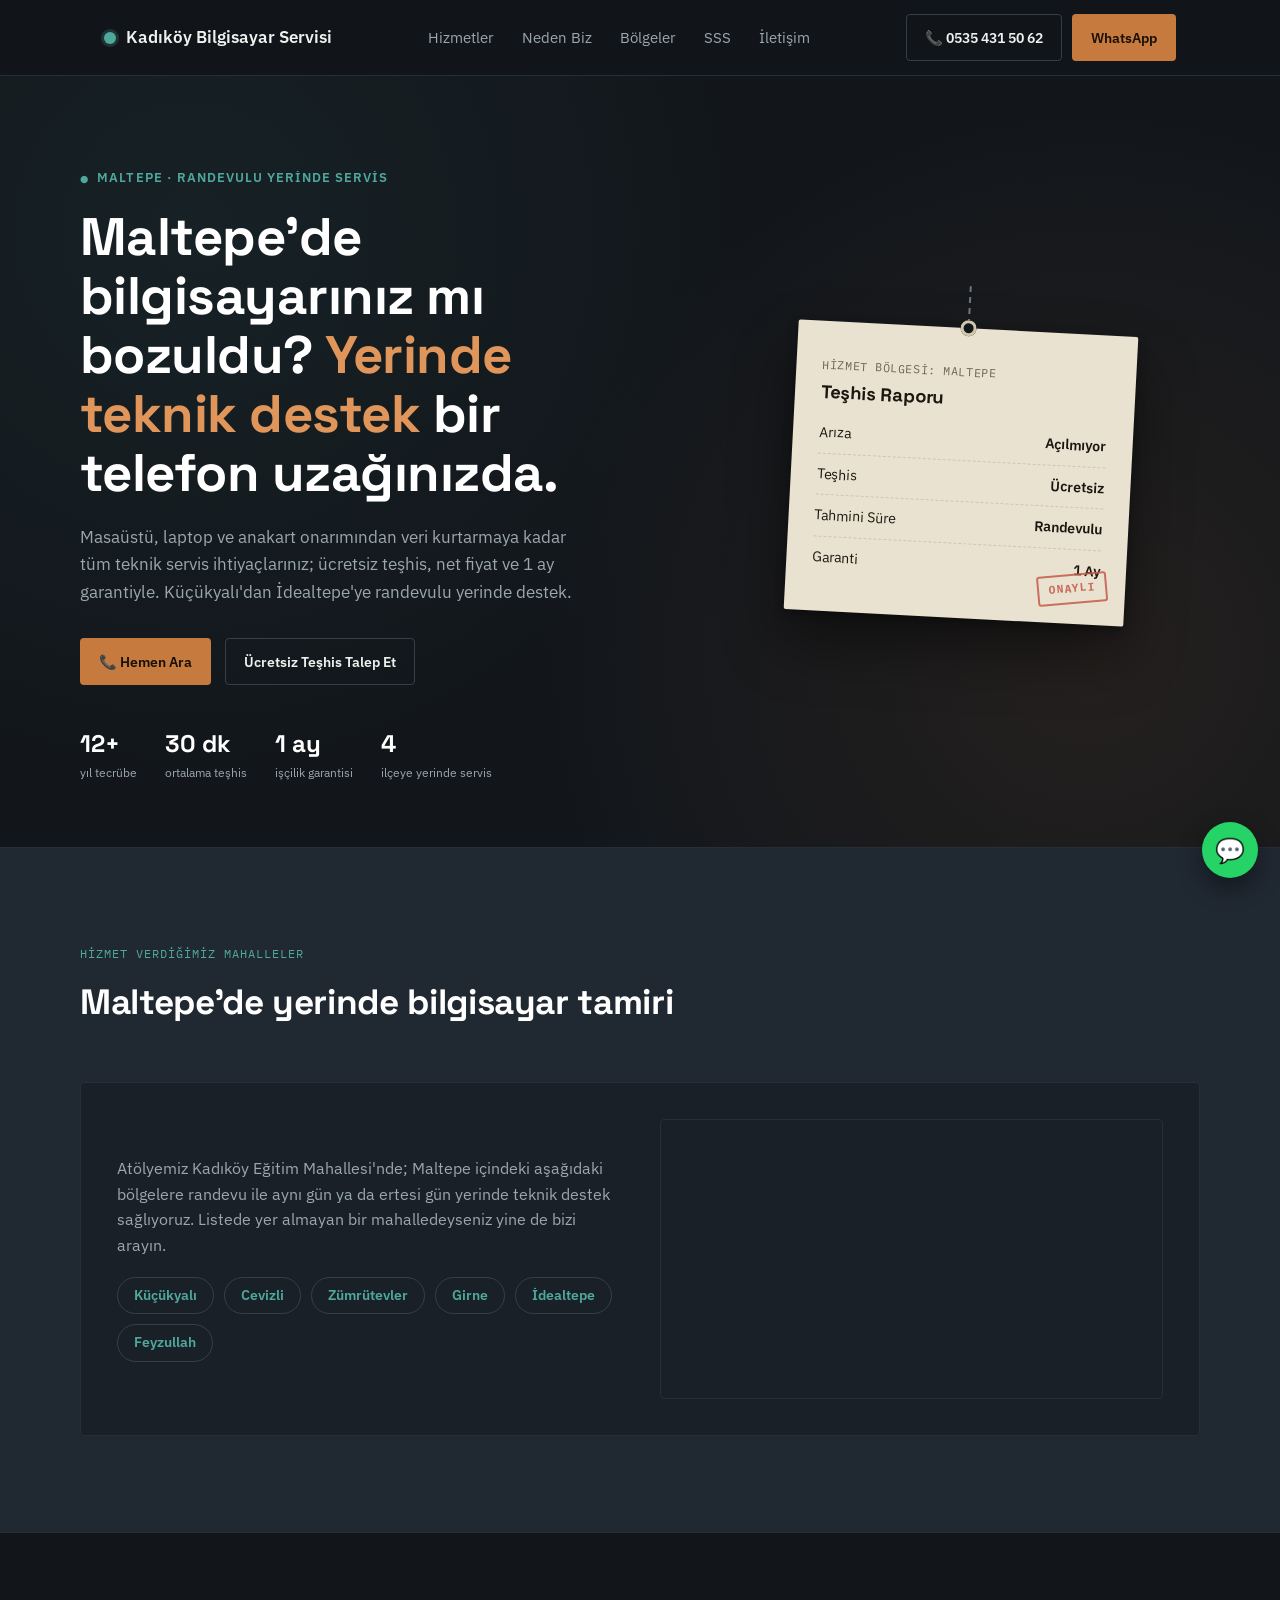
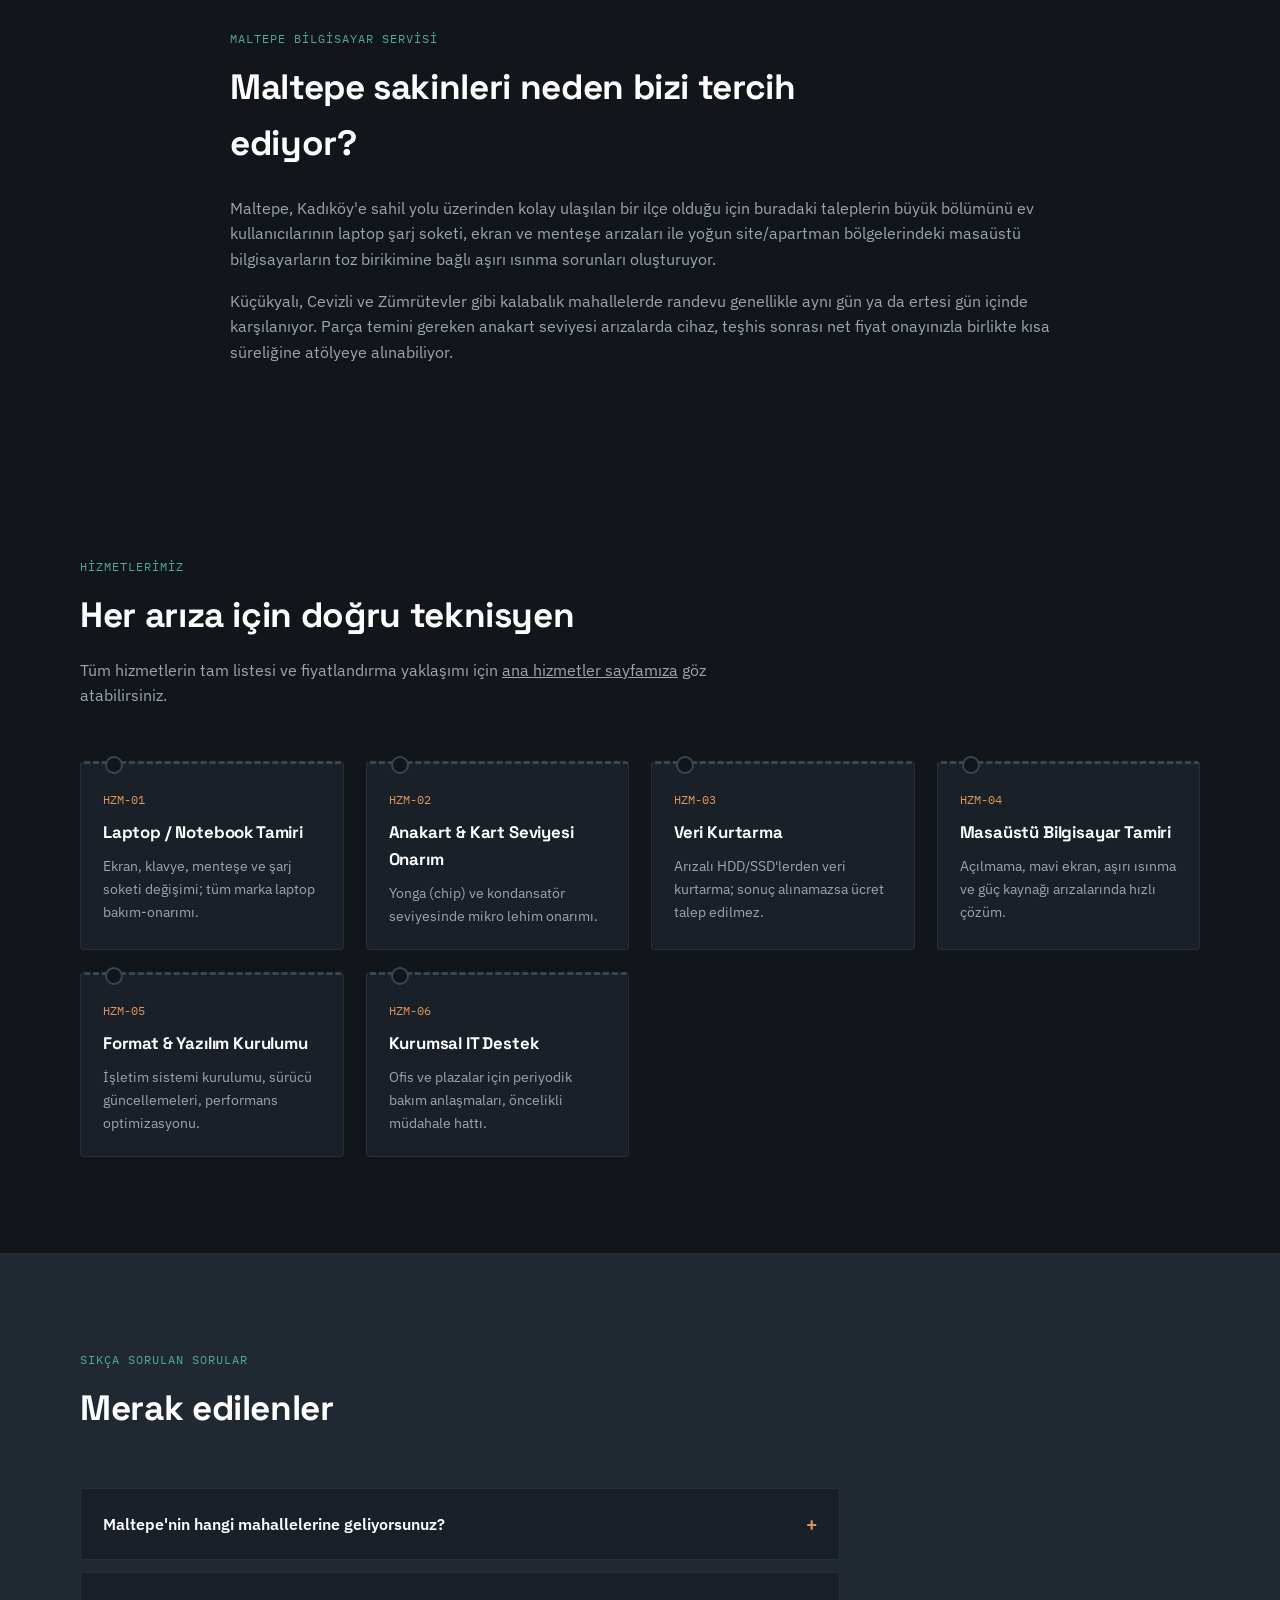
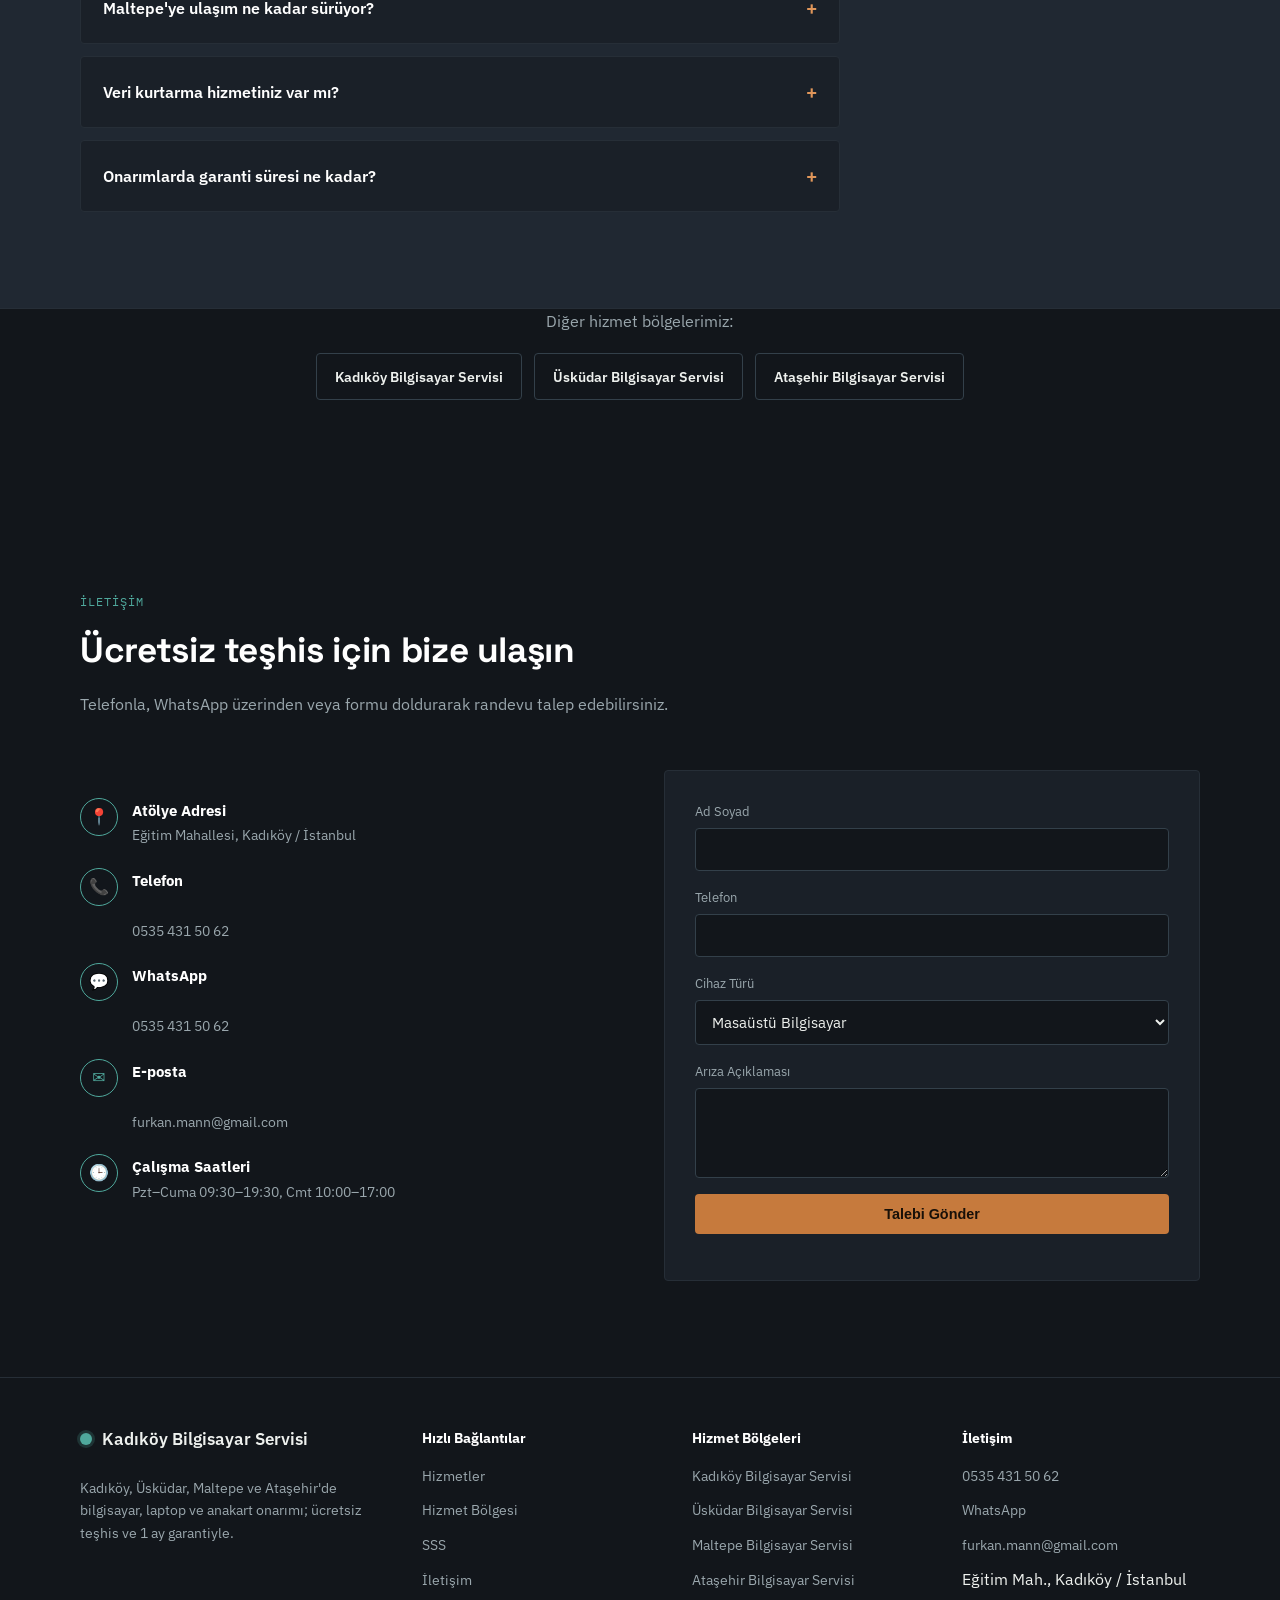
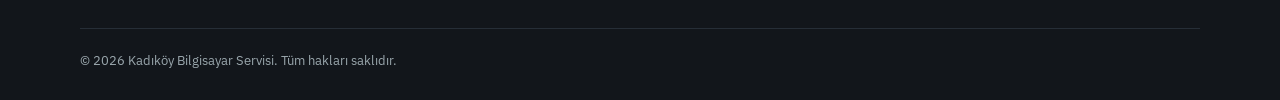
==== maltepe-bilgisayar-servisi.html @ 973eeee4 "Add files via upload" ====
<!DOCTYPE html>
<html lang="tr">
<head>
<meta charset="UTF-8">
<meta name="viewport" content="width=device-width, initial-scale=1.0">

<title>Maltepe Bilgisayar Servisi | Yerinde Laptop ve Bilgisayar Tamiri</title>
<meta name="description" content="Maltepe'de yerinde bilgisayar, laptop ve anakart tamiri. Ücretsiz teşhis, net fiyat, 1 ay garanti. Küçükyalı, Cevizli, Zümrütevler ve çevresine randevulu servis.">
<meta name="keywords" content="maltepe bilgisayar servisi, maltepe bilgisayar tamiri, maltepe laptop tamiri, küçükyalı bilgisayar tamiri, cevizli bilgisayar servisi, maltepe notebook tamiri, maltepe veri kurtarma">
<meta name="author" content="Kadıköy Bilgisayar Servisi">
<meta name="robots" content="index, follow, max-image-preview:large">
<link rel="canonical" href="https://bilgisayarservisi.site/maltepe-bilgisayar-servisi.html">

<meta name="geo.region" content="TR-34">
<meta name="geo.placename" content="Maltepe, İstanbul">
<meta name="geo.position" content="40.9354;29.1306">
<meta name="ICBM" content="40.9354, 29.1306">

<meta property="og:type" content="website">
<meta property="og:title" content="Maltepe Bilgisayar Servisi | Yerinde Laptop ve Bilgisayar Tamiri">
<meta property="og:description" content="Maltepe'de yerinde bilgisayar, laptop ve anakart tamiri. Ücretsiz teşhis, net fiyat, 1 ay garanti. Küçükyalı, Cevizli, Zümrütevler ve çevresine randevulu servis.">
<meta property="og:url" content="https://bilgisayarservisi.site/maltepe-bilgisayar-servisi.html">
<meta property="og:locale" content="tr_TR">
<meta property="og:image" content="https://bilgisayarservisi.site/assets/og-image.png">
<meta property="og:image:width" content="1200">
<meta property="og:image:height" content="630">
<meta property="og:image:alt" content="Kadıköy Bilgisayar Servisi — Maltepe bilgisayar ve laptop tamiri">
<meta name="twitter:image" content="https://bilgisayarservisi.site/assets/og-image.png">
<meta property="og:site_name" content="Kadıköy Bilgisayar Servisi">
<meta name="twitter:card" content="summary_large_image">
<meta name="twitter:title" content="Maltepe Bilgisayar Servisi | Yerinde Laptop ve Bilgisayar Tamiri">
<meta name="twitter:description" content="Maltepe'de yerinde bilgisayar, laptop ve anakart tamiri. Ücretsiz teşhis, net fiyat, 1 ay garanti. Küçükyalı, Cevizli, Zümrütevler ve çevresine randevulu servis.">

<link rel="icon" href="data:image/svg+xml,%3Csvg xmlns='http://www.w3.org/2000/svg' viewBox='0 0 100 100'%3E%3Crect width='100' height='100' rx='20' fill='%2312161b'/%3E%3Ccircle cx='50' cy='42' r='20' fill='none' stroke='%23c67a3d' stroke-width='6'/%3E%3Cline x1='50' y1='62' x2='50' y2='80' stroke='%234fa89c' stroke-width='6'/%3E%3C/svg%3E">

<link rel="preconnect" href="https://fonts.googleapis.com">
<link rel="preconnect" href="https://fonts.gstatic.com" crossorigin>
<link href="https://fonts.googleapis.com/css2?family=Space+Grotesk:wght@500;600;700&family=IBM+Plex+Sans:wght@400;500;600&family=IBM+Plex+Mono:wght@500;600&display=swap" rel="stylesheet">

<script type="application/ld+json">
{
  "@context": "https://schema.org",
  "@type": "ElectronicsStore",
  "name": "Kadıköy Bilgisayar Servisi — Maltepe Hizmet Bölgesi",
  "alternateName": "Maltepe Bilgisayar Servisi",
  "url": "https://bilgisayarservisi.site/maltepe-bilgisayar-servisi.html",
  "telephone": "+905354315062",
  "email": "furkan.mann@gmail.com",
  "priceRange": "₺₺",
  "image": "https://bilgisayarservisi.site/assets/og-image.png",
  "address": {
    "@type": "PostalAddress",
    "addressLocality": "Kadıköy",
    "addressRegion": "İstanbul",
    "postalCode": "34722",
    "addressCountry": "TR"
  },
  "geo": {
    "@type": "GeoCoordinates",
    "latitude": 40.9354,
    "longitude": 29.1306
  },
  "openingHoursSpecification": [
    {
      "@type": "OpeningHoursSpecification",
      "dayOfWeek": [
        "Monday",
        "Tuesday",
        "Wednesday",
        "Thursday",
        "Friday"
      ],
      "opens": "09:30",
      "closes": "19:30"
    },
    {
      "@type": "OpeningHoursSpecification",
      "dayOfWeek": [
        "Saturday"
      ],
      "opens": "10:00",
      "closes": "17:00"
    }
  ],
  "areaServed": [
    {
      "@type": "City",
      "name": "Maltepe",
      "containedInPlace": {
        "@type": "AdministrativeArea",
        "name": "İstanbul"
      }
    },
    {
      "@type": "Place",
      "name": "Küçükyalı, Maltepe"
    },
    {
      "@type": "Place",
      "name": "Cevizli, Maltepe"
    },
    {
      "@type": "Place",
      "name": "Zümrütevler, Maltepe"
    },
    {
      "@type": "Place",
      "name": "Girne, Maltepe"
    },
    {
      "@type": "Place",
      "name": "İdealtepe, Maltepe"
    },
    {
      "@type": "Place",
      "name": "Feyzullah, Maltepe"
    }
  ],
  "sameAs": [
    "https://www.instagram.com/KULLANICI_ADI",
    "https://wa.me/905354315062"
  ]
}
</script>
<script type="application/ld+json">
{
  "@context": "https://schema.org",
  "@type": "FAQPage",
  "mainEntity": [
    {
      "@type": "Question",
      "name": "Maltepe'nin hangi mahallelerine geliyorsunuz?",
      "acceptedAnswer": {
        "@type": "Answer",
        "text": "Küçükyalı, Cevizli, Zümrütevler, Girne, İdealtepe ve Feyzullah başta olmak üzere Maltepe geneline randevulu yerinde servis veriyoruz."
      }
    },
    {
      "@type": "Question",
      "name": "Maltepe'ye ulaşım ne kadar sürüyor?",
      "acceptedAnswer": {
        "@type": "Answer",
        "text": "Atölyemiz Kadıköy'de olduğu için sahil yolu üzerinden Maltepe'ye ulaşım genelde kısa sürer; randevu saatini telefonda netleştiriyoruz."
      }
    },
    {
      "@type": "Question",
      "name": "Veri kurtarma hizmetiniz var mı?",
      "acceptedAnswer": {
        "@type": "Answer",
        "text": "Evet, arızalı HDD ve SSD'lerden veri kurtarma hizmeti veriyoruz; kurtarma sağlanamazsa ücret talep edilmez."
      }
    },
    {
      "@type": "Question",
      "name": "Onarımlarda garanti süresi ne kadar?",
      "acceptedAnswer": {
        "@type": "Answer",
        "text": "Değişen parçalar ve yapılan işçilik 1 ay garanti kapsamındadır; garanti belgesi teslimat sırasında verilir."
      }
    }
  ]
}
</script>
<script type="application/ld+json">
{
  "@context": "https://schema.org",
  "@type": "BreadcrumbList",
  "itemListElement": [
    {
      "@type": "ListItem",
      "position": 1,
      "name": "Anasayfa",
      "item": "https://bilgisayarservisi.site/"
    },
    {
      "@type": "ListItem",
      "position": 2,
      "name": "Maltepe Bilgisayar Servisi",
      "item": "https://bilgisayarservisi.site/maltepe-bilgisayar-servisi.html"
    }
  ]
}
</script>

<link rel="stylesheet" href="/assets/style.css">
</head>
<body>

<!-- ============ HEADER ============ -->
<header class="site-header">
  <nav class="nav">
    <a href="/" class="logo"><span class="dot"></span> Kadıköy Bilgisayar Servisi</a>
    <ul class="nav-links">
      <li><a href="/#hizmetler">Hizmetler</a></li>
      <li><a href="/#neden-biz">Neden Biz</a></li>
      <li><a href="/#bolgeler">Bölgeler</a></li>
      <li><a href="#sss">SSS</a></li>
      <li><a href="#iletisim">İletişim</a></li>
      <li class="mobile-cta-item"><a href="tel:+905354315062" class="btn btn-ghost btn-block">📞 0535 431 50 62</a></li>
      <li class="mobile-cta-item"><a href="https://wa.me/905354315062" class="btn btn-primary btn-block">WhatsApp</a></li>
    </ul>
    <div class="nav-cta">
      <a href="tel:+905354315062" class="btn btn-ghost">📞 0535 431 50 62</a>
      <a href="https://wa.me/905354315062" class="btn btn-primary">WhatsApp</a>
    </div>
    <button class="nav-toggle" id="navToggle" aria-label="Menüyü aç">☰</button>
  </nav>
</header>

<!-- ============ HERO ============ -->
<section class="hero" id="anasayfa">
  <div class="hero-grid">
    <div>
      <span class="eyebrow">Maltepe · Randevulu Yerinde Servis</span>
      <h1>Maltepe'de bilgisayarınız mı bozuldu? <span class="accent">Yerinde teknik destek</span> bir telefon uzağınızda.</h1>
      <p class="lead">Masaüstü, laptop ve anakart onarımından veri kurtarmaya kadar tüm teknik servis ihtiyaçlarınız; ücretsiz teşhis, net fiyat ve 1 ay garantiyle. Küçükyalı'dan İdealtepe'ye randevulu yerinde destek.</p>
      <div class="hero-actions">
        <a href="tel:+905354315062" class="btn btn-primary">📞 Hemen Ara</a>
        <a href="#iletisim" class="btn btn-ghost">Ücretsiz Teşhis Talep Et</a>
      </div>
      <div class="trust-row">
        <div class="trust-item"><strong>12+</strong><span>yıl tecrübe</span></div>
        <div class="trust-item"><strong>30 dk</strong><span>ortalama teşhis</span></div>
        <div class="trust-item"><strong>1 ay</strong><span>işçilik garantisi</span></div>
        <div class="trust-item"><strong>4</strong><span>ilçeye yerinde servis</span></div>
      </div>
    </div>
    <div class="ticket-stub">
      <div class="ticket-hole"></div>
      <span class="tag-serial">HİZMET BÖLGESİ: MALTEPE</span>
      <h3>Teşhis Raporu</h3>
      <div class="ticket-row"><span>Arıza</span><span>Açılmıyor</span></div>
      <div class="ticket-row"><span>Teşhis</span><span>Ücretsiz</span></div>
      <div class="ticket-row"><span>Tahmini Süre</span><span>Randevulu</span></div>
      <div class="ticket-row"><span>Garanti</span><span>1 Ay</span></div>
      <span class="stamp">ONAYLI</span>
    </div>
  </div>
</section>

<!-- ============ AREAS SERVED ============ -->
<section id="bolgeler" style="background:var(--panel-2); border-top:1px solid #262e37; border-bottom:1px solid #262e37;">
  <div class="wrap">
    <div class="section-head">
      <span class="label">Hizmet Verdiğimiz Mahalleler</span>
      <h2>Maltepe'de yerinde bilgisayar tamiri</h2>
    </div>
    <div class="areas-panel">
      <div>
        <p style="color:var(--text-muted); margin-bottom:18px;">Atölyemiz Kadıköy Eğitim Mahallesi'nde; Maltepe içindeki aşağıdaki bölgelere randevu ile aynı gün ya da ertesi gün yerinde teknik destek sağlıyoruz. Listede yer almayan bir mahalledeyseniz yine de bizi arayın.</p>
        <div class="area-chip-list">
          <span class="area-chip"><strong>Küçükyalı</strong></span>
          <span class="area-chip"><strong>Cevizli</strong></span>
          <span class="area-chip"><strong>Zümrütevler</strong></span>
          <span class="area-chip"><strong>Girne</strong></span>
          <span class="area-chip"><strong>İdealtepe</strong></span>
          <span class="area-chip"><strong>Feyzullah</strong></span>
        </div>
      </div>
      <div class="map-frame">
        <iframe title="Maltepe hizmet bölgesi haritası" loading="lazy" src="https://www.google.com/maps?q=Maltepe%2C%20%C4%B0stanbul&output=embed"></iframe>
      </div>
    </div>
  </div>
</section>

<!-- ============ HAKKIMIZDA / TOPICAL İÇERİK ============ -->
<section aria-labelledby="hakkimizda-baslik">
  <div class="wrap" style="max-width:820px;">
    <div class="section-head" style="margin-bottom:24px;">
      <span class="label">Maltepe Bilgisayar Servisi</span>
      <h2 id="hakkimizda-baslik">Maltepe sakinleri neden bizi tercih ediyor?</h2>
    </div>
    <p style="color:var(--text-muted); margin-bottom:16px;">Maltepe, Kadıköy'e sahil yolu üzerinden kolay ulaşılan bir ilçe olduğu için buradaki taleplerin büyük bölümünü ev kullanıcılarının laptop şarj soketi, ekran ve menteşe arızaları ile yoğun site/apartman bölgelerindeki masaüstü bilgisayarların toz birikimine bağlı aşırı ısınma sorunları oluşturuyor.</p>
    <p style="color:var(--text-muted);">Küçükyalı, Cevizli ve Zümrütevler gibi kalabalık mahallelerde randevu genellikle aynı gün ya da ertesi gün içinde karşılanıyor. Parça temini gereken anakart seviyesi arızalarda cihaz, teşhis sonrası net fiyat onayınızla birlikte kısa süreliğine atölyeye alınabiliyor.</p>
  </div>
</section>

<!-- ============ SERVICES ============ -->
<section id="hizmetler">
  <div class="wrap">
    <div class="section-head">
      <span class="label">Hizmetlerimiz</span>
      <h2>Her arıza için doğru teknisyen</h2>
      <p>Tüm hizmetlerin tam listesi ve fiyatlandırma yaklaşımı için <a href="/#hizmetler">ana hizmetler sayfamıza</a> göz atabilirsiniz.</p>
    </div>
    <div class="services-grid">
      <article class="service-tag"><span class="tag-serial">HZM-01</span><h3>Laptop / Notebook Tamiri</h3><p>Ekran, klavye, menteşe ve şarj soketi değişimi; tüm marka laptop bakım-onarımı.</p></article>
      <article class="service-tag"><span class="tag-serial">HZM-02</span><h3>Anakart & Kart Seviyesi Onarım</h3><p>Yonga (chip) ve kondansatör seviyesinde mikro lehim onarımı.</p></article>
      <article class="service-tag"><span class="tag-serial">HZM-03</span><h3>Veri Kurtarma</h3><p>Arızalı HDD/SSD'lerden veri kurtarma; sonuç alınamazsa ücret talep edilmez.</p></article>
      <article class="service-tag"><span class="tag-serial">HZM-04</span><h3>Masaüstü Bilgisayar Tamiri</h3><p>Açılmama, mavi ekran, aşırı ısınma ve güç kaynağı arızalarında hızlı çözüm.</p></article>
      <article class="service-tag"><span class="tag-serial">HZM-05</span><h3>Format & Yazılım Kurulumu</h3><p>İşletim sistemi kurulumu, sürücü güncellemeleri, performans optimizasyonu.</p></article>
      <article class="service-tag"><span class="tag-serial">HZM-06</span><h3>Kurumsal IT Destek</h3><p>Ofis ve plazalar için periyodik bakım anlaşmaları, öncelikli müdahale hattı.</p></article>
    </div>
  </div>
</section>

<!-- ============ FAQ ============ -->
<section id="sss" style="background:var(--panel-2); border-top:1px solid #262e37; border-bottom:1px solid #262e37;">
  <div class="wrap">
    <div class="section-head">
      <span class="label">Sıkça Sorulan Sorular</span>
      <h2>Merak edilenler</h2>
    </div>
    <div class="faq-list" id="faqList">
      <div class="faq-item" data-open="false"><button class="faq-q">Maltepe'nin hangi mahallelerine geliyorsunuz? <span class="plus">+</span></button><div class="faq-a"><p>Küçükyalı, Cevizli, Zümrütevler, Girne, İdealtepe ve Feyzullah başta olmak üzere Maltepe geneline randevulu yerinde servis veriyoruz.</p></div></div>
      <div class="faq-item" data-open="false"><button class="faq-q">Maltepe'ye ulaşım ne kadar sürüyor? <span class="plus">+</span></button><div class="faq-a"><p>Atölyemiz Kadıköy'de olduğu için sahil yolu üzerinden Maltepe'ye ulaşım genelde kısa sürer; randevu saatini telefonda netleştiriyoruz.</p></div></div>
      <div class="faq-item" data-open="false"><button class="faq-q">Veri kurtarma hizmetiniz var mı? <span class="plus">+</span></button><div class="faq-a"><p>Evet, arızalı HDD ve SSD'lerden veri kurtarma hizmeti veriyoruz; kurtarma sağlanamazsa ücret talep edilmez.</p></div></div>
      <div class="faq-item" data-open="false"><button class="faq-q">Onarımlarda garanti süresi ne kadar? <span class="plus">+</span></button><div class="faq-a"><p>Değişen parçalar ve yapılan işçilik 1 ay garanti kapsamındadır; garanti belgesi teslimat sırasında verilir.</p></div></div>
    </div>
  </div>
</section>

<!-- ============ DİĞER BÖLGELER ============ -->
<section style="padding-top:0;">
  <div class="wrap" style="max-width:820px; text-align:center;">
    <p style="color:var(--text-muted); margin-bottom:18px;">Diğer hizmet bölgelerimiz:</p>
    <div style="display:flex; gap:12px; flex-wrap:wrap; justify-content:center;">
      <a href="/" class="btn btn-ghost">Kadıköy Bilgisayar Servisi</a>
      <a href="/uskudar-bilgisayar-servisi.html" class="btn btn-ghost">Üsküdar Bilgisayar Servisi</a>
      <a href="/atasehir-bilgisayar-servisi.html" class="btn btn-ghost">Ataşehir Bilgisayar Servisi</a>
    </div>
  </div>
</section>

<!-- ============ CONTACT ============ -->
<section id="iletisim">
  <div class="wrap">
    <div class="section-head">
      <span class="label">İletişim</span>
      <h2>Ücretsiz teşhis için bize ulaşın</h2>
      <p>Telefonla, WhatsApp üzerinden veya formu doldurarak randevu talep edebilirsiniz.</p>
    </div>
    <div class="contact-grid">
      <div>
        <div class="contact-info-list">
          <div class="contact-info-item">
            <div class="contact-icon">📍</div>
            <div><strong>Atölye Adresi</strong><span>Eğitim Mahallesi, Kadıköy / İstanbul</span></div>
          </div>
          <div class="contact-info-item">
            <div class="contact-icon">📞</div>
            <div><strong>Telefon</strong><br><a href="tel:+905354315062">0535 431 50 62</a></div>
          </div>
          <div class="contact-info-item">
            <div class="contact-icon">💬</div>
            <div><strong>WhatsApp</strong><br><a href="https://wa.me/905354315062">0535 431 50 62</a></div>
          </div>
          <div class="contact-info-item">
            <div class="contact-icon">✉️</div>
            <div><strong>E-posta</strong><br><a href="mailto:furkan.mann@gmail.com">furkan.mann@gmail.com</a></div>
          </div>
          <div class="contact-info-item">
            <div class="contact-icon">🕒</div>
            <div><strong>Çalışma Saatleri</strong><span>Pzt–Cuma 09:30–19:30, Cmt 10:00–17:00</span></div>
          </div>
        </div>
      </div>

      <form class="contact-form" id="contactForm">
        <div class="form-row">
          <label for="ad">Ad Soyad</label>
          <input type="text" id="ad" name="Ad Soyad" required>
        </div>
        <div class="form-row">
          <label for="tel">Telefon</label>
          <input type="tel" id="tel" name="Telefon" required>
        </div>
        <div class="form-row">
          <label for="cihaz">Cihaz Türü</label>
          <select id="cihaz" name="Cihaz Türü">
            <option>Masaüstü Bilgisayar</option>
            <option>Laptop / Notebook</option>
            <option>Diğer</option>
          </select>
        </div>
        <div class="form-row">
          <label for="mesaj">Arıza Açıklaması</label>
          <textarea id="mesaj" name="Arıza Açıklaması" required></textarea>
        </div>
        <input type="hidden" name="_subject" value="Yeni Servis Talebi - Kadıköy Bilgisayar Servisi">
        <input type="hidden" name="_captcha" value="false">
        <input type="hidden" name="_template" value="table">
        <button type="submit" class="btn btn-primary btn-block" id="contactSubmitBtn">Talebi Gönder</button>
        <p id="contactFormStatus" class="form-note" role="status" aria-live="polite"></p>
      </form>
    </div>
  </div>
</section>

<!-- ============ FOOTER ============ -->
<footer>
  <div class="wrap">
    <div class="footer-grid">
      <div>
        <a href="/#anasayfa" class="logo" style="margin-bottom:14px; display:inline-flex;"><span class="dot"></span> Kadıköy Bilgisayar Servisi</a>
        <p style="color:var(--text-muted); font-size:0.88rem; max-width:320px; margin-top:10px;">Kadıköy, Üsküdar, Maltepe ve Ataşehir'de bilgisayar, laptop ve anakart onarımı; ücretsiz teşhis ve 1 ay garantiyle.</p>
      </div>
      <div>
        <h4>Hızlı Bağlantılar</h4>
        <ul>
          <li><a href="/#hizmetler">Hizmetler</a></li>
          <li><a href="/#bolgeler">Hizmet Bölgesi</a></li>
          <li><a href="#sss">SSS</a></li>
          <li><a href="#iletisim">İletişim</a></li>
        </ul>
      </div>
      <div>
        <h4>Hizmet Bölgeleri</h4>
        <ul>
          <li><a href="/">Kadıköy Bilgisayar Servisi</a></li>
          <li><a href="/uskudar-bilgisayar-servisi.html">Üsküdar Bilgisayar Servisi</a></li>
          <li><a href="/maltepe-bilgisayar-servisi.html">Maltepe Bilgisayar Servisi</a></li>
          <li><a href="/atasehir-bilgisayar-servisi.html">Ataşehir Bilgisayar Servisi</a></li>
        </ul>
      </div>
      <div>
        <h4>İletişim</h4>
        <ul>
          <li><a href="tel:+905354315062">0535 431 50 62</a></li>
          <li><a href="https://wa.me/905354315062">WhatsApp</a></li>
          <li><a href="mailto:furkan.mann@gmail.com">furkan.mann@gmail.com</a></li>
          <li><span>Eğitim Mah., Kadıköy / İstanbul</span></li>
        </ul>
      </div>
    </div>
    <div class="footer-bottom">
      <span>© <span id="year"></span> Kadıköy Bilgisayar Servisi. Tüm hakları saklıdır.</span>
    </div>
  </div>
</footer>

<a href="https://wa.me/905354315062" class="float-wa" aria-label="WhatsApp ile yaz">💬</a>

<script>
  document.getElementById('year').textContent = new Date().getFullYear();
  const navToggle = document.getElementById('navToggle');
  const navLinks = document.querySelector('.nav-links');
  navToggle.addEventListener('click', () => {
    const open = navLinks.style.display === 'flex';
    navLinks.style.display = open ? 'none' : 'flex';
    navLinks.style.cssText += 'flex-direction:column; position:absolute; top:64px; left:0; right:0; background:#12161b; padding:20px 24px; border-bottom:1px solid #262e37;';
  });
  document.querySelectorAll('.faq-item').forEach(item => {
    const btn = item.querySelector('.faq-q');
    const answer = item.querySelector('.faq-a');
    btn.addEventListener('click', () => {
      const isOpen = item.getAttribute('data-open') === 'true';
      document.querySelectorAll('.faq-item').forEach(i => {
        i.setAttribute('data-open', 'false');
        i.querySelector('.faq-a').style.maxHeight = null;
      });
      if(!isOpen){
        item.setAttribute('data-open', 'true');
        answer.style.maxHeight = answer.scrollHeight + 'px';
      }
    });
  });
  const CONTACT_EMAIL = "furkan.mann@gmail.com";
  const contactForm = document.getElementById('contactForm');
  const contactStatus = document.getElementById('contactFormStatus');
  const contactBtn = document.getElementById('contactSubmitBtn');
  contactForm.addEventListener('submit', async (e) => {
    e.preventDefault();
    contactBtn.disabled = true;
    contactBtn.textContent = 'Gönderiliyor…';
    contactStatus.textContent = '';
    contactStatus.style.color = '';
    const formData = new FormData(contactForm);
    const payload = Object.fromEntries(formData.entries());
    try {
      const response = await fetch(`https://formsubmit.co/ajax/${CONTACT_EMAIL}`, {
        method: 'POST',
        headers: { 'Content-Type': 'application/json', 'Accept': 'application/json' },
        body: JSON.stringify(payload)
      });
      if(response.ok){
        contactStatus.style.color = 'var(--teal)';
        contactStatus.textContent = 'Talebiniz alındı, en kısa sürede size dönüş yapacağız.';
        contactForm.reset();
      } else {
        throw new Error('FormSubmit hata kodu döndürdü: ' + response.status);
      }
    } catch (err) {
      contactStatus.style.color = 'var(--danger)';
      contactStatus.innerHTML = 'Talep gönderilemedi. Lütfen doğrudan <a href="tel:+905354315062" style="color:var(--danger); text-decoration:underline;">0535 431 50 62</a> numaralı telefondan ya da <a href="https://wa.me/905354315062" style="color:var(--danger); text-decoration:underline;">WhatsApp</a>\'tan ulaşın.';
    } finally {
      contactBtn.disabled = false;
      contactBtn.textContent = 'Talebi Gönder';
    }
  });
</script>

</body>
</html>
---- assets/style.css ----
:root{
    --graphite: #12161b;
    --panel: #1a2028;
    --panel-2: #202832;
    --paper: #e9e2d0;
    --paper-line: #cfc6ab;
    --copper: #c67a3d;
    --copper-bright: #e0965a;
    --teal: #4fa89c;
    --text: #eef1ee;
    --text-muted: #9aa7ad;
    --ink: #1b1710;
    --danger: #c65a4a;
    --radius: 4px;
    --max: 1120px;
  }

  *{box-sizing:border-box; margin:0; padding:0;}
  html{scroll-behavior:smooth;}

  body{
    background:var(--graphite);
    color:var(--text);
    font-family:'IBM Plex Sans', system-ui, sans-serif;
    line-height:1.6;
    -webkit-font-smoothing:antialiased;
  }

  @media (prefers-reduced-motion: reduce){
    html{scroll-behavior:auto;}
    *{animation-duration:0.001ms !important; transition-duration:0.001ms !important;}
  }

  h1,h2,h3,.mono{font-family:'Space Grotesk', sans-serif; letter-spacing:-0.01em;}
  .label, .tag-serial, .stamp, .price{font-family:'IBM Plex Mono', monospace;}

  a{color:inherit;}
  img{max-width:100%; display:block;}
  section{padding:96px 24px;}
  .wrap{max-width:var(--max); margin:0 auto;}

  :focus-visible{outline:3px solid var(--teal); outline-offset:3px;}

  /* ============ NAV ============ */
  header.site-header{
    position:sticky; top:0; z-index:50;
    background:rgba(18,22,27,0.92);
    backdrop-filter:blur(8px);
    border-bottom:1px solid #262e37;
  }
  .nav{
    max-width:var(--max); margin:0 auto;
    display:flex; align-items:center; justify-content:space-between;
    padding:14px 24px;
  }
  .logo{
    display:flex; align-items:center; gap:10px;
    font-size:1.05rem; font-weight:600; color:var(--text);
    text-decoration:none;
  }
  .logo .dot{
    width:12px; height:12px; border-radius:50%;
    background:var(--teal);
    box-shadow:0 0 0 3px rgba(79,168,156,0.2);
    flex-shrink:0;
  }
  .nav-links{display:flex; gap:28px; list-style:none;}
  .nav-links li{list-style:none;}
  .nav-links a{
    font-size:0.92rem; color:var(--text-muted); text-decoration:none;
    transition:color .15s ease;
  }
  .nav-links a:hover{color:var(--copper-bright);}
  .mobile-cta-item{display:none;}
  .nav-cta{
    display:flex; gap:10px; align-items:center;
  }
  .btn{
    display:inline-flex; align-items:center; gap:8px;
    padding:11px 18px; border-radius:var(--radius);
    font-size:0.9rem; font-weight:600; text-decoration:none;
    border:1px solid transparent; cursor:pointer;
    transition:transform .15s ease, box-shadow .15s ease, background .15s ease;
    white-space:nowrap;
  }
  .btn:hover{transform:translateY(-1px);}
  .btn-primary{background:var(--copper); color:#181008;}
  .btn-primary:hover{background:var(--copper-bright); box-shadow:0 6px 18px rgba(198,122,61,0.35);}
  .btn-ghost{border-color:#33404a; color:var(--text);}
  .btn-ghost:hover{border-color:var(--teal); color:var(--teal);}
  .btn-block{width:100%; justify-content:center;}

  .nav-toggle{display:none; background:none; border:1px solid #33404a; border-radius:var(--radius); color:var(--text); width:40px; height:40px; font-size:1.2rem;}

  /* ============ HERO ============ */
  .hero{
    padding:88px 24px 64px;
    position:relative;
    overflow:hidden;
    background:
      radial-gradient(circle at 15% 20%, rgba(79,168,156,0.08), transparent 45%),
      radial-gradient(circle at 85% 75%, rgba(198,122,61,0.10), transparent 45%);
  }
  .hero-grid{
    max-width:var(--max); margin:0 auto;
    display:grid; grid-template-columns:1.1fr 0.9fr; gap:56px; align-items:center;
  }
  .eyebrow{
    display:inline-flex; align-items:center; gap:8px;
    color:var(--teal); font-size:0.8rem; letter-spacing:0.08em; text-transform:uppercase;
    margin-bottom:18px; font-weight:600;
  }
  .eyebrow::before{content:"●"; font-size:0.6rem;}
  h1{font-size:clamp(2.1rem, 4.2vw, 3.3rem); line-height:1.12; font-weight:700; color:#fff; margin-bottom:20px;}
  h1 .accent{color:var(--copper-bright);}
  .hero p.lead{color:var(--text-muted); font-size:1.08rem; max-width:520px; margin-bottom:32px;}
  .hero-actions{display:flex; gap:14px; flex-wrap:wrap; margin-bottom:40px;}
  .trust-row{display:flex; gap:28px; flex-wrap:wrap;}
  .trust-item{display:flex; flex-direction:column;}
  .trust-item strong{font-family:'Space Grotesk'; font-size:1.5rem; color:#fff;}
  .trust-item span{font-size:0.78rem; color:var(--text-muted);}

  /* Signature element: hanging repair ticket */
  .ticket-stub{
    position:relative;
    justify-self:center;
    background:var(--paper);
    color:var(--ink);
    width:min(340px, 100%);
    padding:30px 26px 34px;
    border-radius:2px;
    transform:rotate(3deg);
    box-shadow:0 30px 60px rgba(0,0,0,0.45), 0 4px 10px rgba(0,0,0,0.3);
  }
  .ticket-stub::before{
    content:"";
    position:absolute; left:50%; top:-42px; transform:translateX(-50%);
    width:2px; height:44px;
    background:repeating-linear-gradient(180deg, #6b7680 0 6px, transparent 6px 11px);
  }
  .ticket-hole{
    position:absolute; left:50%; top:-8px; transform:translateX(-50%);
    width:16px; height:16px; border-radius:50%;
    background:var(--graphite);
    box-shadow:inset 0 0 0 3px var(--paper-line);
  }
  .ticket-stub .tag-serial{font-size:0.72rem; letter-spacing:0.05em; color:#6b6250; margin-bottom:14px;}
  .ticket-stub h3{font-size:1.15rem; margin-bottom:6px; color:var(--ink);}
  .ticket-stub .ticket-row{
    display:flex; justify-content:space-between; padding:9px 0; border-bottom:1px dashed var(--paper-line);
    font-size:0.88rem;
  }
  .ticket-stub .ticket-row:last-of-type{border-bottom:none;}
  .ticket-stub .ticket-row span:last-child{font-weight:600;}
  .stamp{
    position:absolute; right:18px; bottom:20px;
    border:2px solid var(--danger); color:var(--danger);
    padding:4px 10px; border-radius:3px;
    font-size:0.7rem; font-weight:700; letter-spacing:0.06em;
    transform:rotate(-8deg);
    opacity:0.85;
  }

  /* ============ SECTION HEADERS ============ */
  .section-head{max-width:640px; margin-bottom:52px;}
  .section-head .label{color:var(--teal); font-size:0.78rem; letter-spacing:0.08em; text-transform:uppercase; display:block; margin-bottom:10px;}
  .section-head h2{font-size:clamp(1.6rem, 3vw, 2.2rem); color:#fff; margin-bottom:14px;}
  .section-head p{color:var(--text-muted);}

  /* ============ SERVICES — repair tag cards ============ */
  .services-grid{
    display:grid; grid-template-columns:repeat(auto-fit, minmax(250px, 1fr)); gap:22px;
  }
  .service-tag{
    position:relative;
    background:var(--panel);
    border:1px solid #262e37;
    border-top:3px dashed #3a4552;
    border-radius:var(--radius);
    padding:26px 22px 22px;
    transition:transform .18s ease, border-color .18s ease;
  }
  .service-tag:hover{transform:translateY(-4px) rotate(-0.4deg); border-top-color:var(--copper);}
  .service-tag::before{
    content:"";
    position:absolute; top:-8px; left:24px;
    width:14px; height:14px; border-radius:50%;
    background:var(--graphite); border:2px solid #3a4552;
  }
  .service-tag .tag-serial{color:var(--copper-bright); font-size:0.75rem; margin-bottom:10px; display:block;}
  .service-tag h3{font-size:1.05rem; color:#fff; margin-bottom:8px;}
  .service-tag p{color:var(--text-muted); font-size:0.9rem;}

  /* ============ WHY US / STATS ============ */
  .why-grid{display:grid; grid-template-columns:repeat(4, 1fr); gap:24px;}
  .why-card{
    background:var(--panel); border:1px solid #262e37; border-radius:var(--radius);
    padding:26px 22px; text-align:left;
  }
  .why-card strong{font-family:'Space Grotesk'; font-size:2rem; color:var(--teal); display:block; margin-bottom:6px;}
  .why-card span{color:var(--text-muted); font-size:0.88rem;}

  /* ============ PROCESS ============ */
  .process-row{
    display:grid; grid-template-columns:repeat(4, 1fr); gap:0;
    position:relative;
  }
  .process-step{
    padding:0 20px; position:relative;
  }
  .process-step:not(:last-child)::after{
    content:"";
    position:absolute; top:22px; right:-4px; width:100%; height:1px;
    background:repeating-linear-gradient(90deg, #3a4552 0 8px, transparent 8px 14px);
  }
  .process-num{
    font-family:'IBM Plex Mono'; font-size:0.8rem; color:var(--copper-bright);
    width:44px; height:44px; border:1px solid var(--copper); border-radius:50%;
    display:flex; align-items:center; justify-content:center; margin-bottom:16px;
    background:var(--graphite); position:relative; z-index:1;
  }
  .process-step h3{font-size:1.02rem; color:#fff; margin-bottom:8px;}
  .process-step p{color:var(--text-muted); font-size:0.88rem;}

  /* ============ AREAS SERVED ============ */
  .areas-panel{
    background:var(--panel); border:1px solid #262e37; border-radius:var(--radius);
    padding:36px; display:grid; grid-template-columns:1fr 1fr; gap:40px; align-items:center;
  }
  .area-chip-list{display:flex; flex-wrap:wrap; gap:10px;}
  .area-chip{
    border:1px solid #33404a; border-radius:99px; padding:7px 16px;
    font-size:0.85rem; color:var(--text-muted);
  }
  .area-chip strong{color:var(--teal); font-weight:600;}

  /* ============ TESTIMONIALS ============ */
  .testi-grid{display:grid; grid-template-columns:repeat(3, 1fr); gap:22px;}
  .testi-card{
    background:var(--panel); border:1px solid #262e37; border-radius:var(--radius);
    padding:26px; display:flex; flex-direction:column; gap:14px;
  }
  .stars{color:var(--copper-bright); letter-spacing:2px; font-size:0.95rem;}
  .testi-card p.quote{color:var(--text); font-size:0.94rem;}
  .testi-who{display:flex; justify-content:space-between; font-size:0.82rem; color:var(--text-muted); border-top:1px solid #262e37; padding-top:12px;}

  /* ============ FAQ ============ */
  .faq-list{display:flex; flex-direction:column; gap:12px; max-width:760px;}
  .faq-item{background:var(--panel); border:1px solid #262e37; border-radius:var(--radius); overflow:hidden;}
  .faq-q{
    width:100%; text-align:left; background:none; border:none; color:#fff;
    padding:20px 22px; font-size:1rem; font-weight:600; cursor:pointer;
    display:flex; justify-content:space-between; align-items:center; gap:16px;
    font-family:'IBM Plex Sans';
  }
  .faq-q .plus{font-family:'IBM Plex Mono'; color:var(--copper-bright); font-size:1.2rem; transition:transform .2s ease; flex-shrink:0;}
  .faq-item[data-open="true"] .faq-q .plus{transform:rotate(45deg);}
  .faq-a{max-height:0; overflow:hidden; transition:max-height .25s ease;}
  .faq-a p{padding:0 22px 20px; color:var(--text-muted); font-size:0.92rem;}

  /* ============ CONTACT ============ */
  .contact-grid{display:grid; grid-template-columns:1fr 1fr; gap:48px; align-items:start;}
  .contact-info-list{display:flex; flex-direction:column; gap:20px; margin:28px 0;}
  .contact-info-item{display:flex; gap:14px;}
  .contact-icon{
    width:38px; height:38px; border-radius:50%; border:1px solid var(--teal); color:var(--teal);
    display:flex; align-items:center; justify-content:center; flex-shrink:0; font-size:1rem;
  }
  .contact-info-item strong{display:block; color:#fff; font-size:0.95rem;}
  .contact-info-item span, .contact-info-item a{color:var(--text-muted); font-size:0.9rem; text-decoration:none;}
  .map-frame{
    border:1px solid #262e37; border-radius:var(--radius); overflow:hidden; height:280px;
  }
  .map-frame iframe{width:100%; height:100%; border:0; filter:grayscale(0.3) invert(0.92) contrast(0.9);}

  form.contact-form{
    background:var(--panel); border:1px solid #262e37; border-radius:var(--radius); padding:30px;
    display:flex; flex-direction:column; gap:16px;
  }
  .form-row{display:flex; flex-direction:column; gap:6px;}
  .form-row label{font-size:0.82rem; color:var(--text-muted);}
  .form-row input, .form-row select, .form-row textarea{
    background:var(--graphite); border:1px solid #33404a; border-radius:var(--radius);
    padding:11px 12px; color:var(--text); font-family:inherit; font-size:0.92rem;
  }
  .form-row textarea{resize:vertical; min-height:90px;}
  .form-note{font-size:0.78rem; color:var(--text-muted);}

  /* ============ FOOTER ============ */
  footer{border-top:1px solid #262e37; padding:48px 24px 28px;}
  .footer-grid{display:grid; grid-template-columns:1.3fr 1fr 1fr 1fr; gap:32px; margin-bottom:36px;}

  /* ============ DISTRICT CARDS ============ */
  .district-grid{
    display:grid; grid-template-columns:repeat(auto-fit, minmax(230px, 1fr)); gap:18px;
    margin-top:36px;
  }
  .district-card{
    background:var(--panel); border:1px solid #262e37; border-radius:var(--radius);
    padding:22px 20px;
  }
  .district-card h3{font-size:1.02rem; color:#fff; margin-bottom:8px;}
  .district-card p{color:var(--text-muted); font-size:0.87rem; margin-bottom:14px;}
  .district-link{color:var(--teal); font-size:0.85rem; font-weight:600; text-decoration:none;}
  .district-link:hover{color:var(--copper-bright);}
  .footer-grid h4{color:#fff; font-size:0.9rem; margin-bottom:14px;}
  .footer-grid ul{list-style:none; display:flex; flex-direction:column; gap:9px;}
  .footer-grid ul a{color:var(--text-muted); text-decoration:none; font-size:0.88rem;}
  .footer-grid ul a:hover{color:var(--teal);}
  .footer-bottom{
    display:flex; justify-content:space-between; align-items:center; flex-wrap:wrap; gap:12px;
    border-top:1px solid #262e37; padding-top:22px; font-size:0.8rem; color:var(--text-muted);
  }

  /* ============ FLOATING WHATSAPP ============ */
  .float-wa{
    position:fixed; bottom:22px; right:22px; z-index:60;
    width:56px; height:56px; border-radius:50%;
    background:#25D366; color:#0b1a10;
    display:flex; align-items:center; justify-content:center;
    box-shadow:0 10px 24px rgba(0,0,0,0.4);
    text-decoration:none; font-size:1.5rem;
  }

  /* ============ RESPONSIVE ============ */
  @media (max-width: 900px){
    .hero-grid{grid-template-columns:1fr;}
    .ticket-stub{margin-top:24px;}
    .why-grid{grid-template-columns:repeat(2,1fr);}
    .process-row{grid-template-columns:1fr; gap:32px;}
    .process-step::after{display:none;}
    .areas-panel{grid-template-columns:1fr;}
    .testi-grid{grid-template-columns:1fr;}
    .contact-grid{grid-template-columns:1fr;}
    .footer-grid{grid-template-columns:1fr; gap:26px;}
  }
  @media (max-width: 700px){
    .nav-links{display:none;}
    .nav-toggle{display:block;}
    .nav-cta{display:none;}
    .mobile-cta-item{display:block; margin-top:6px;}
    section{padding:64px 20px;}
  }
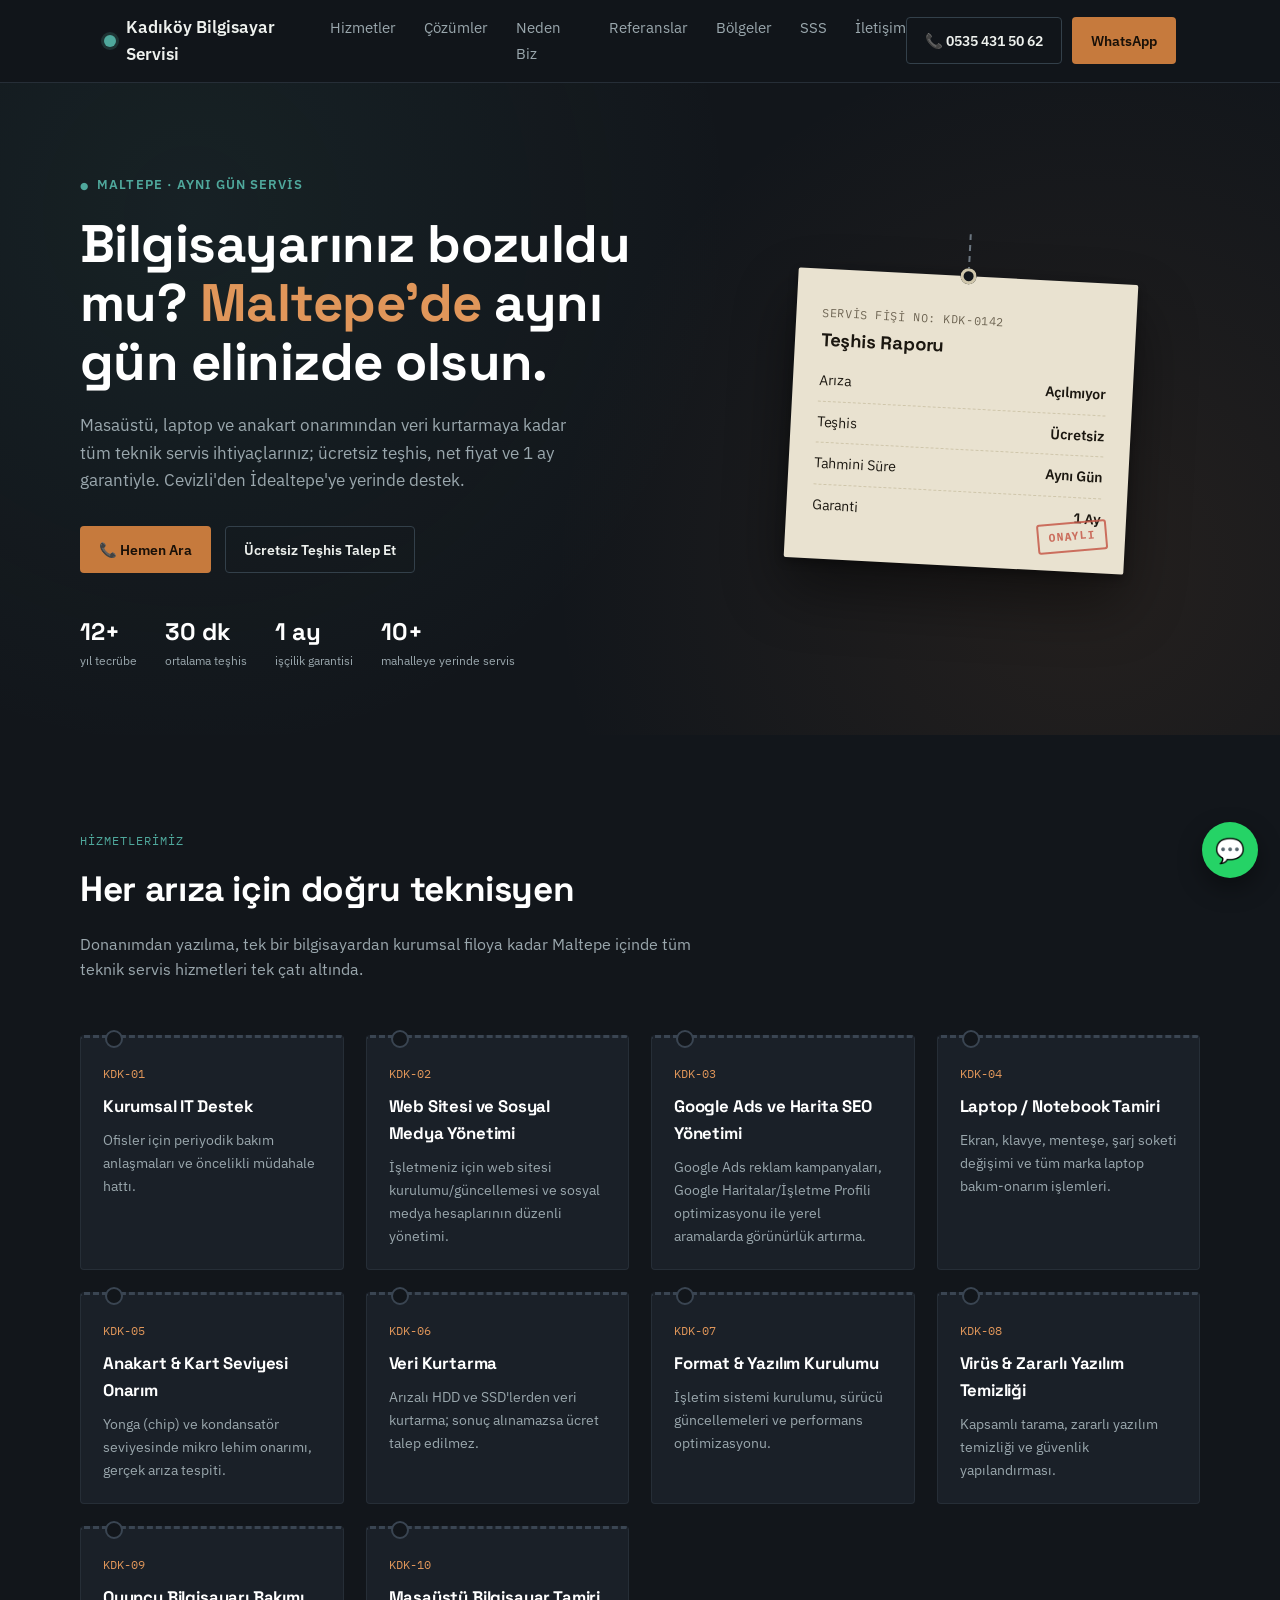
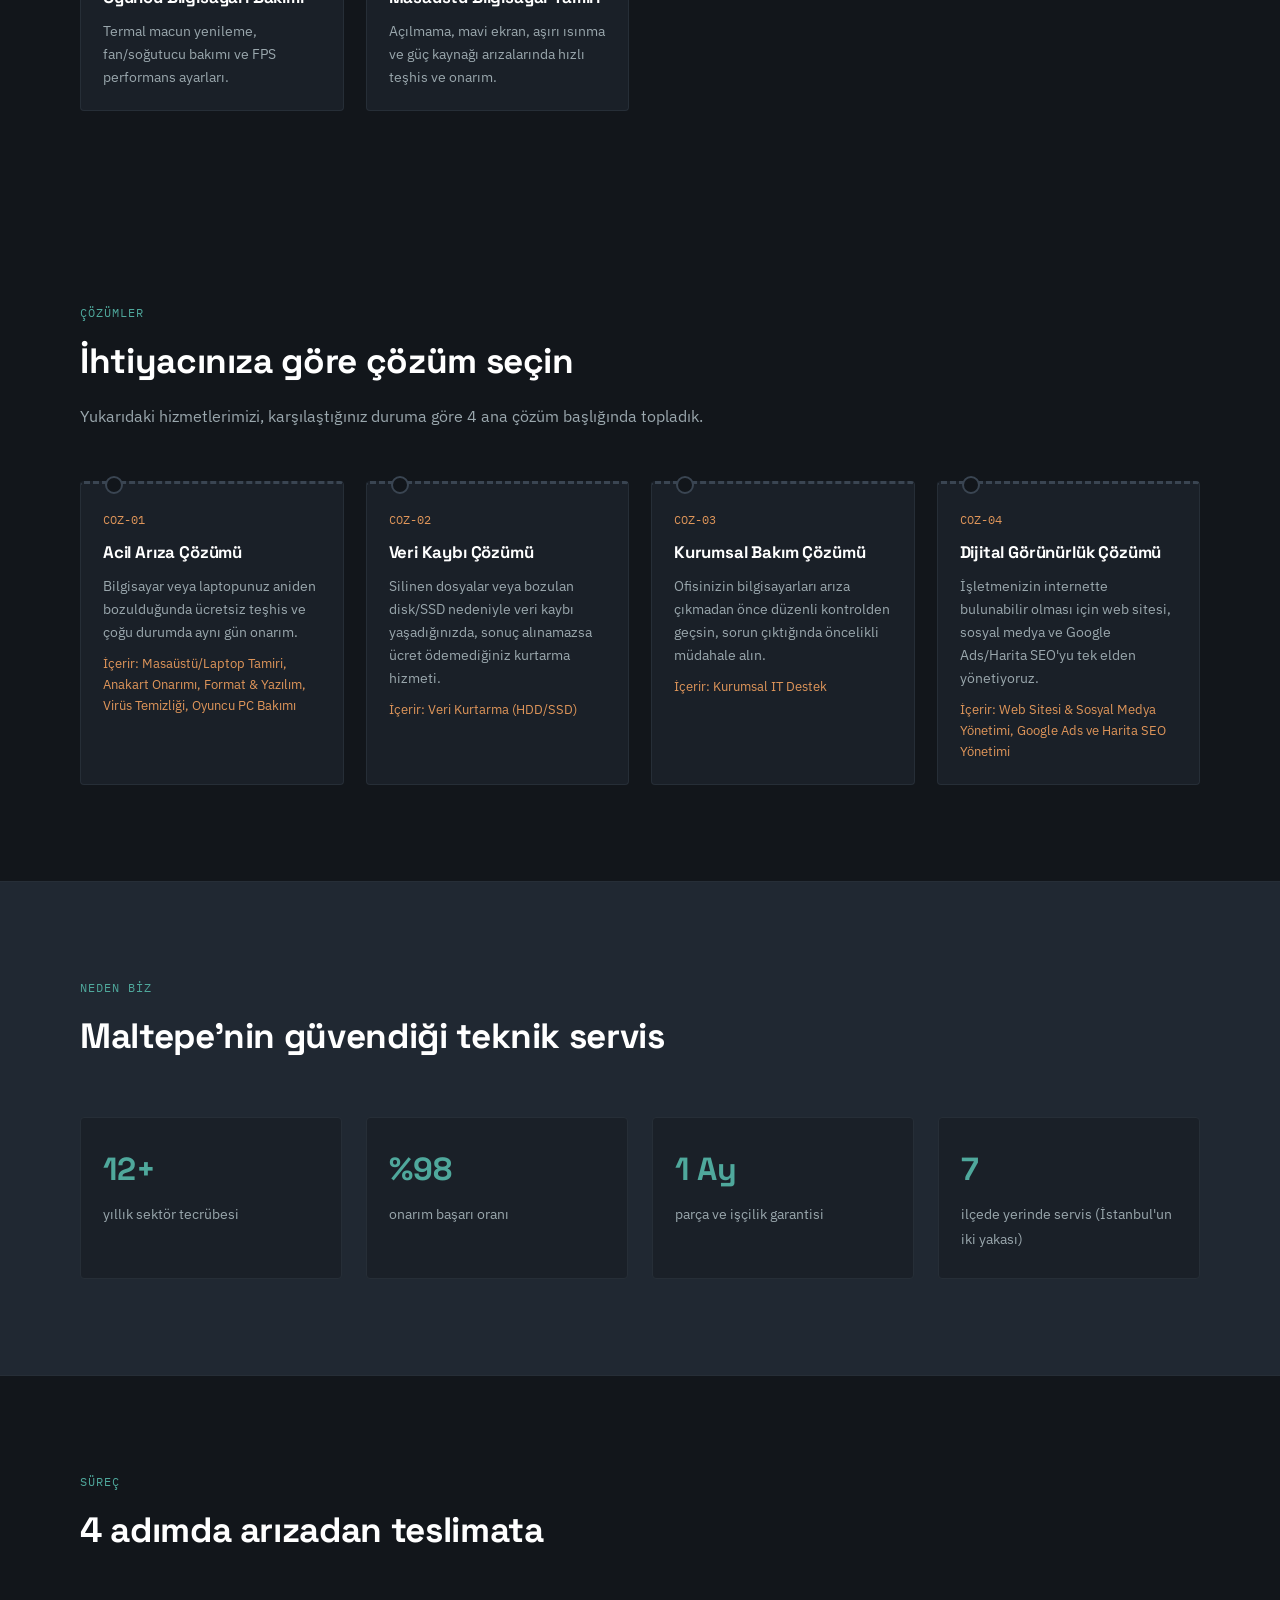
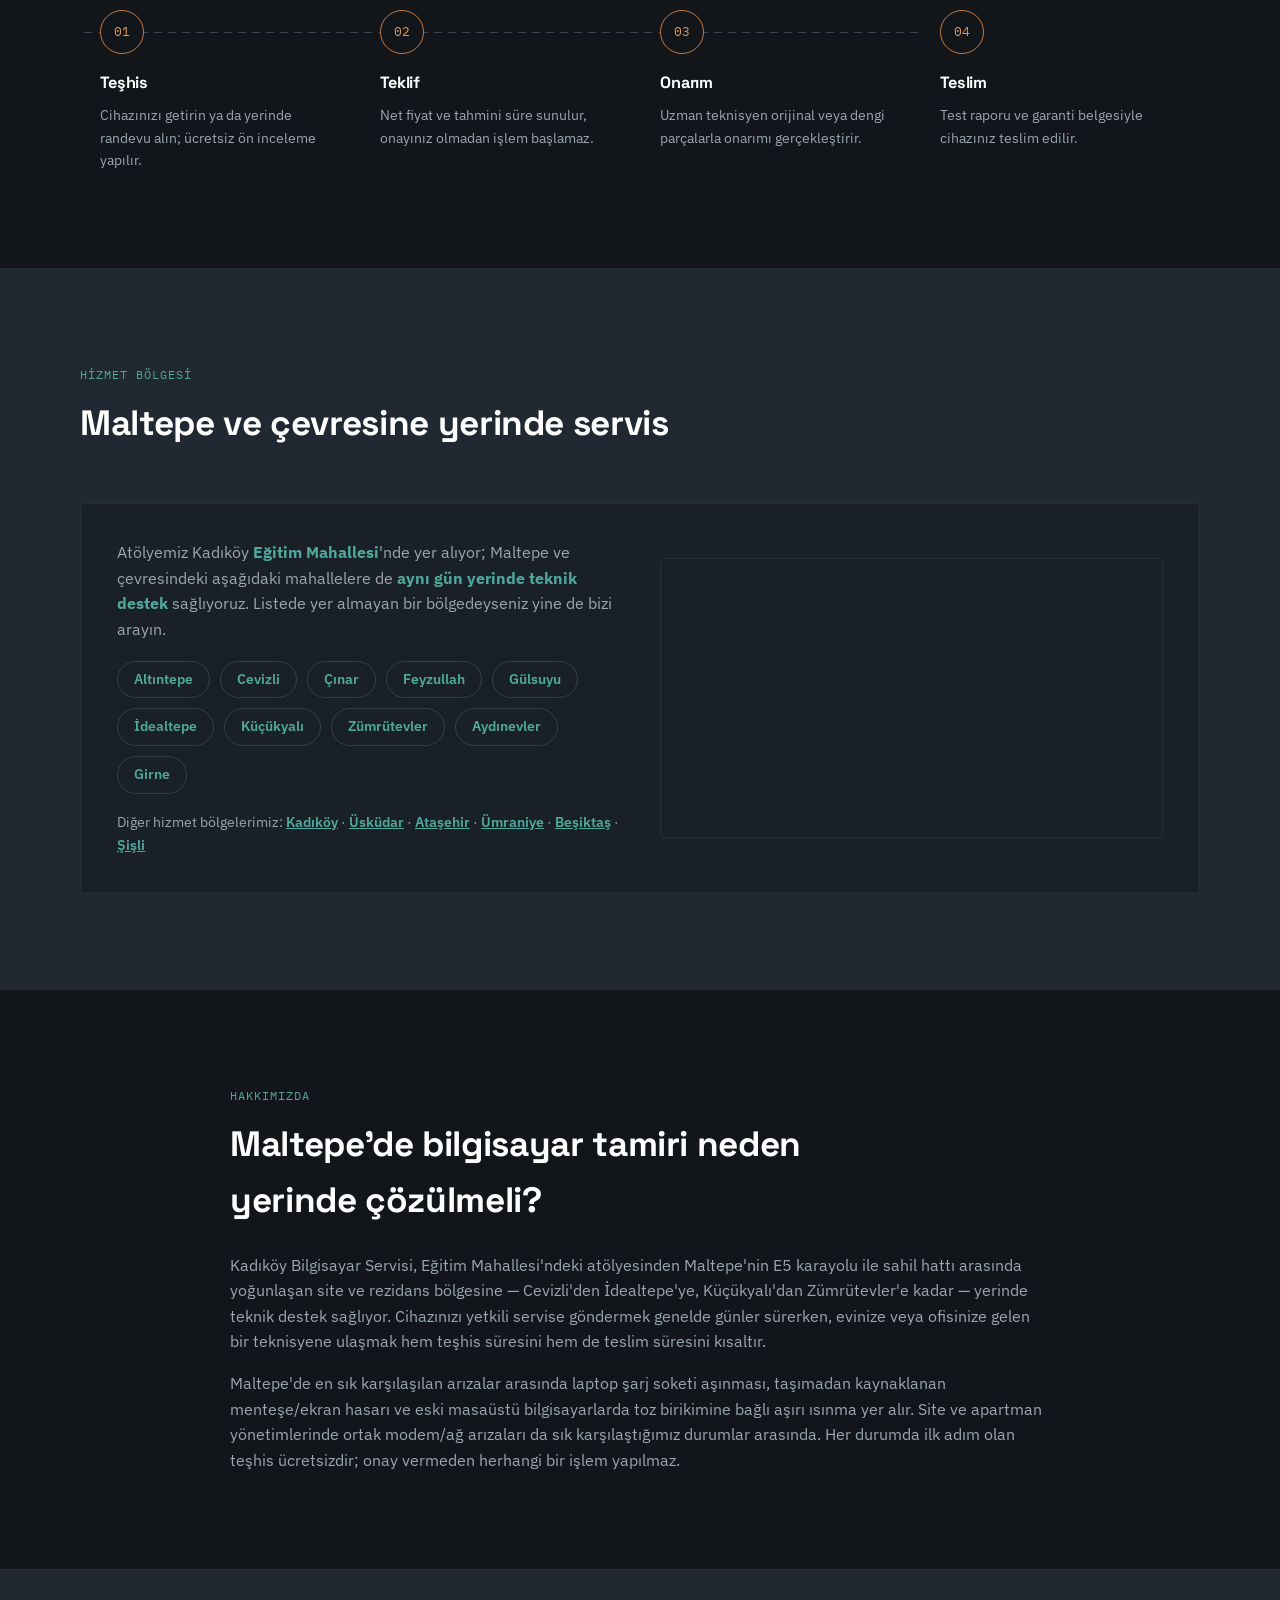
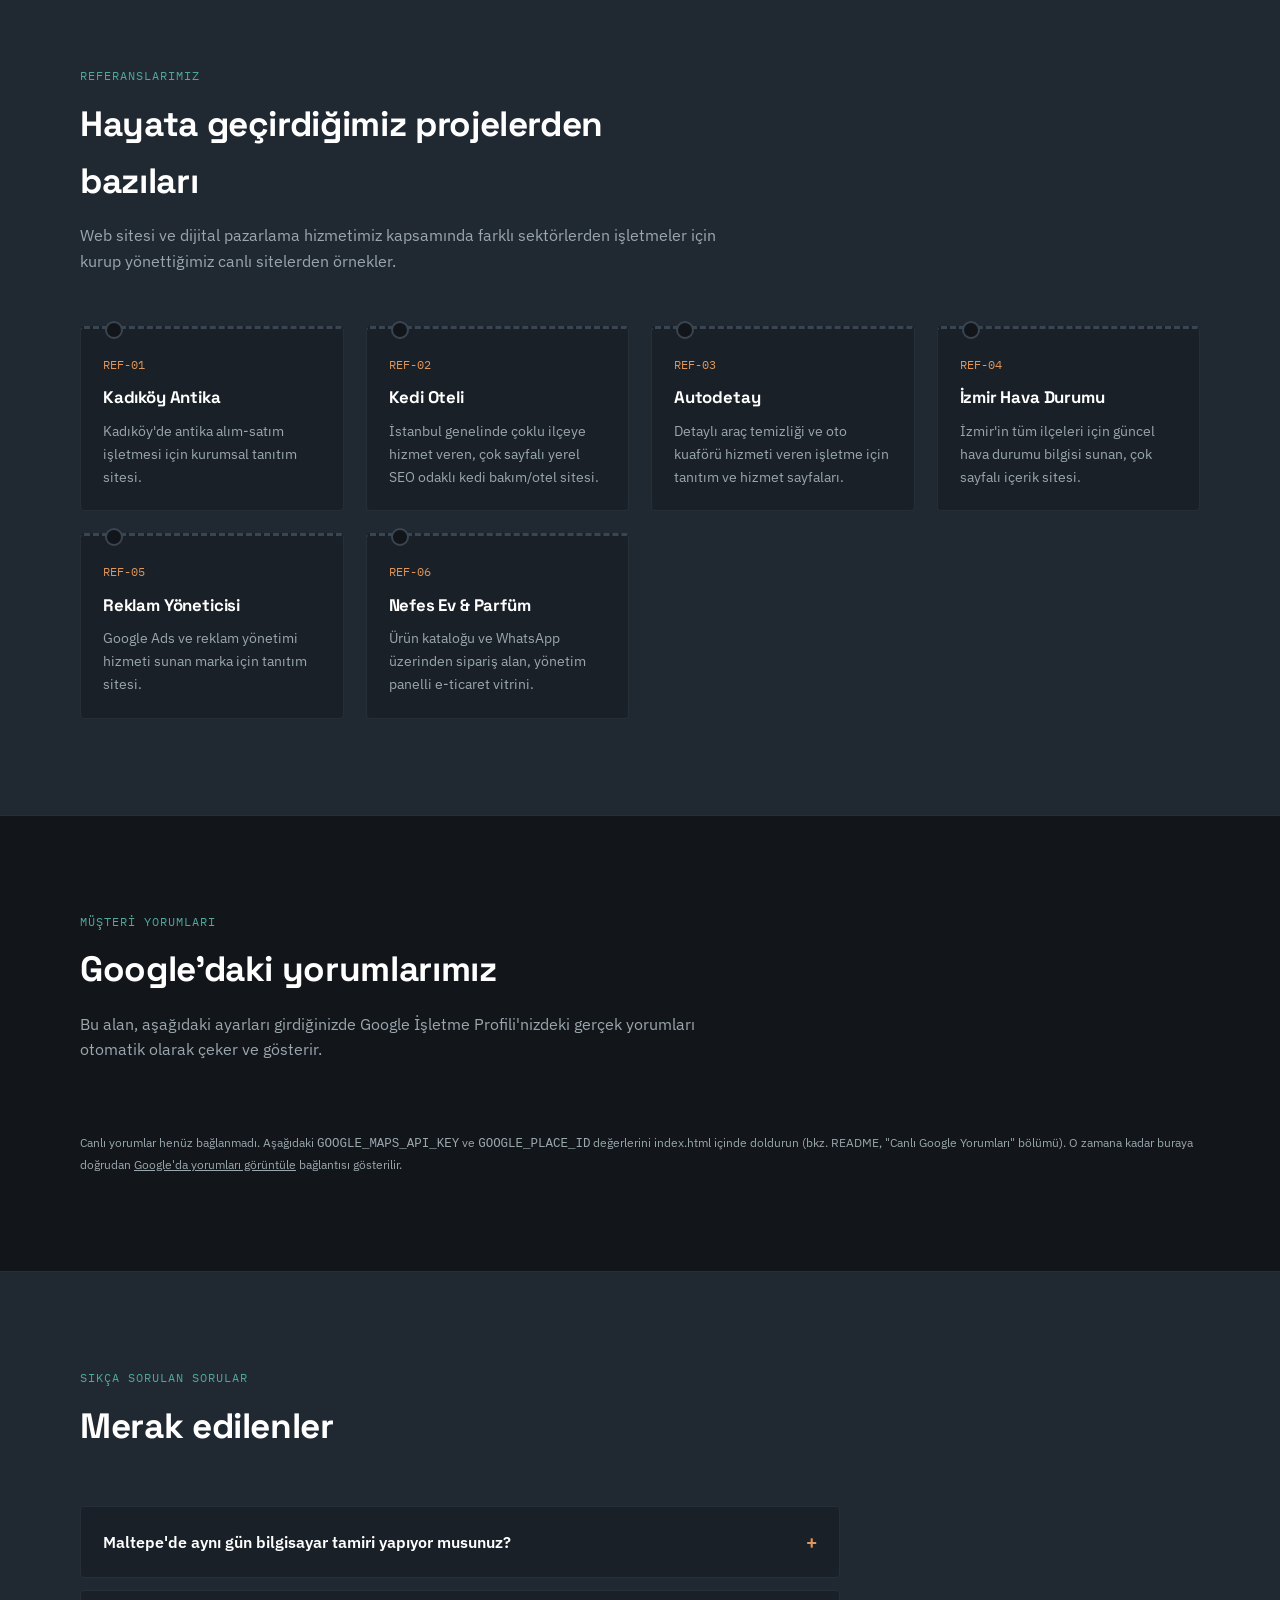
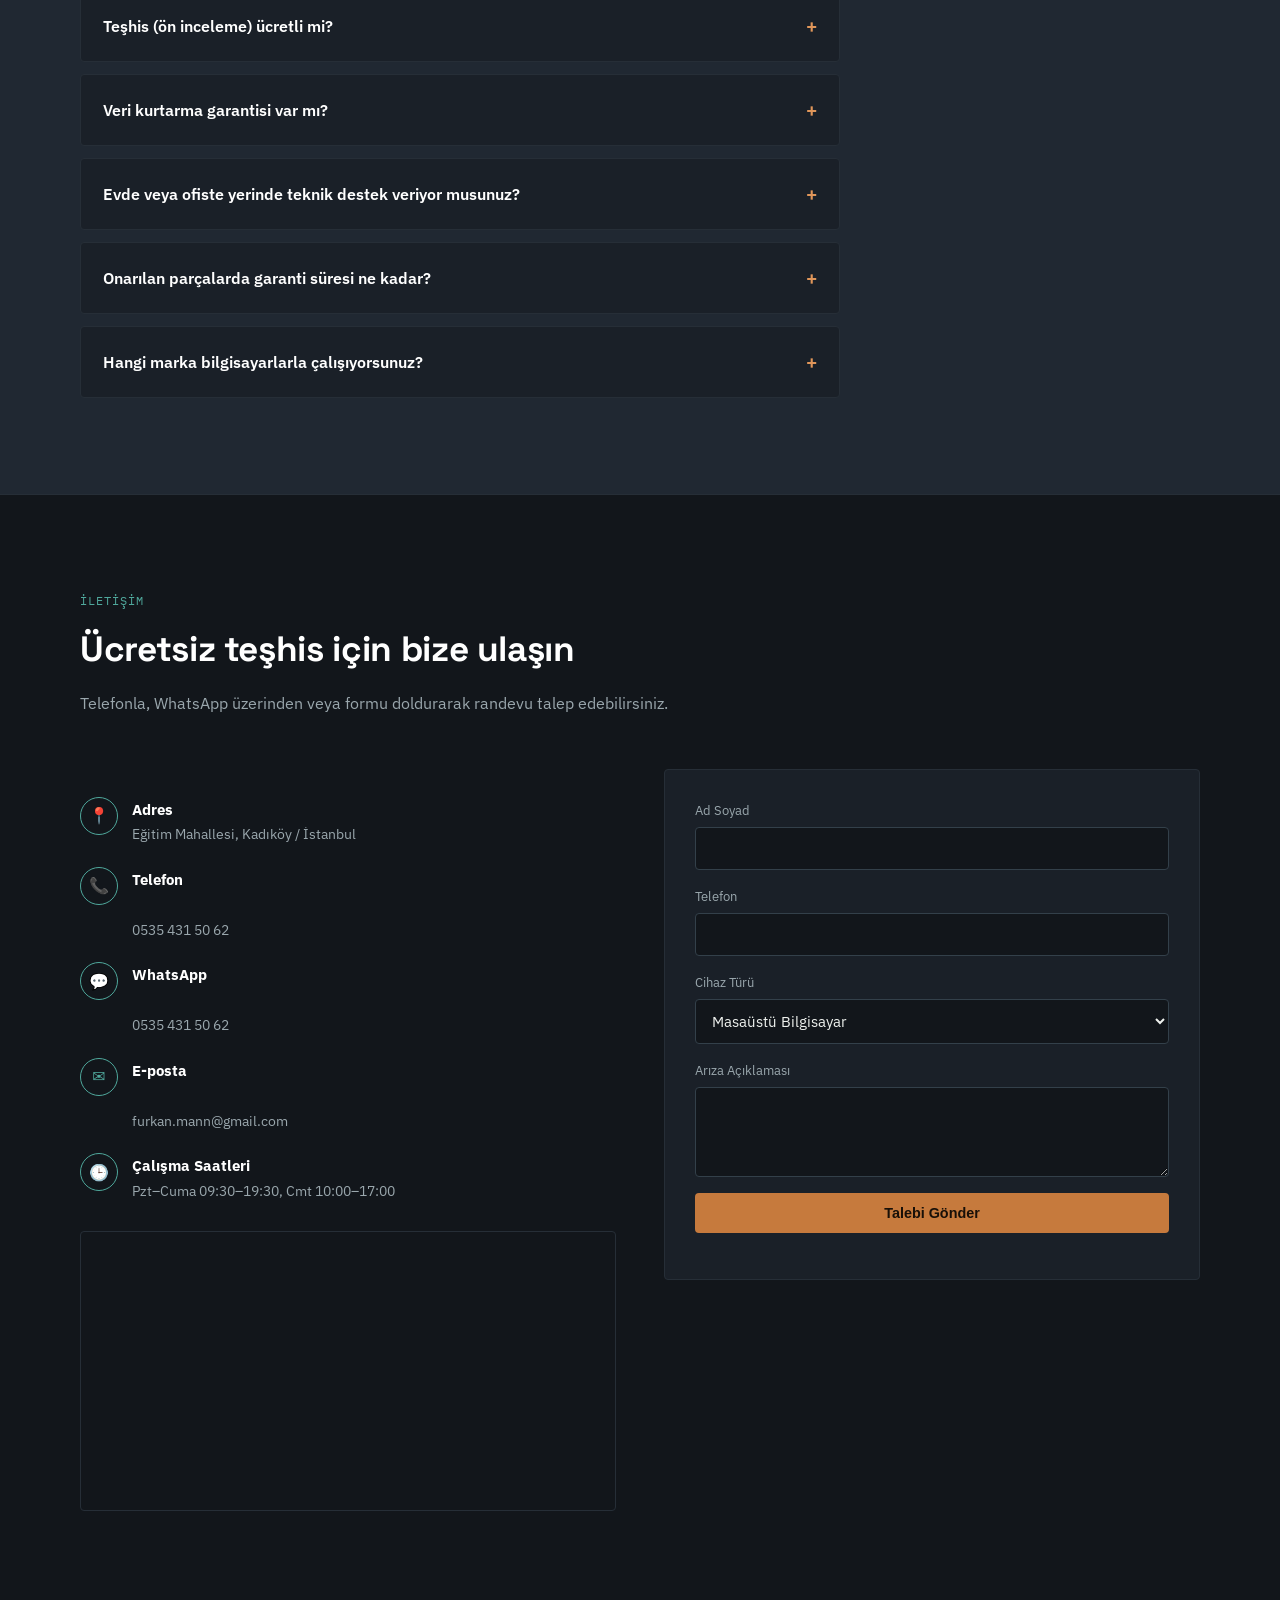
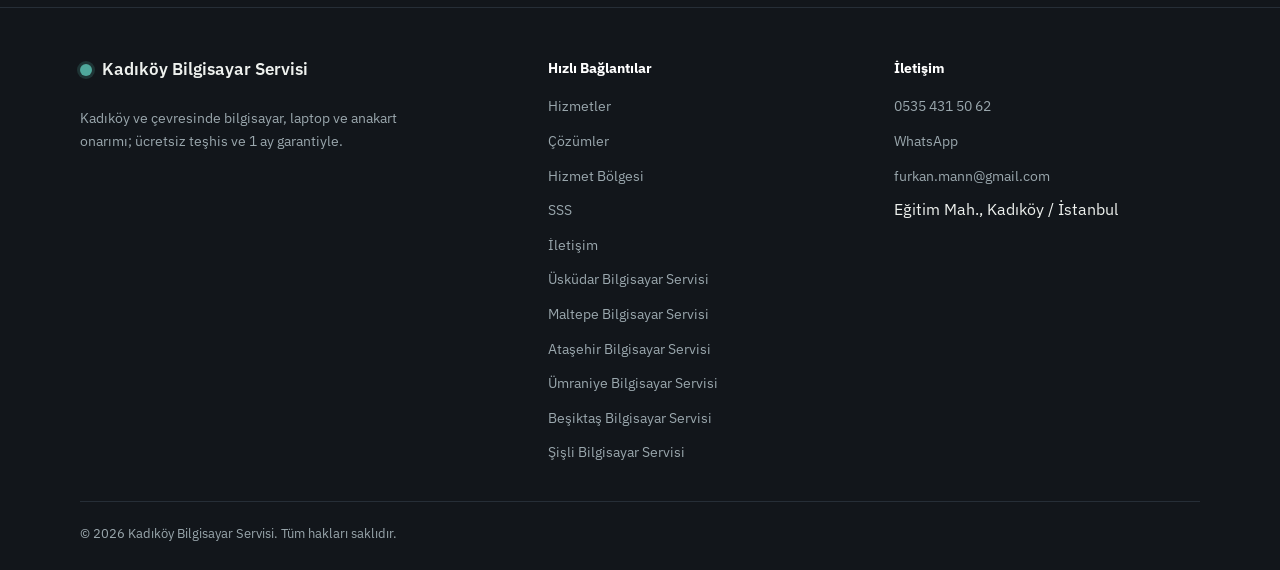
==== commit f6090973: "Rename maltepe-bilgisayar-servisi (1).html to maltepe-bilgisayar-servisi.html" ====
--- a/maltepe-bilgisayar-servisi.html
+++ b/maltepe-bilgisayar-servisi.html
@@ -4,45 +4,51 @@
 <meta charset="UTF-8">
 <meta name="viewport" content="width=device-width, initial-scale=1.0">
 
-<title>Maltepe Bilgisayar Servisi | Yerinde Laptop ve Bilgisayar Tamiri</title>
-<meta name="description" content="Maltepe'de yerinde bilgisayar, laptop ve anakart tamiri. Ücretsiz teşhis, net fiyat, 1 ay garanti. Küçükyalı, Cevizli, Zümrütevler ve çevresine randevulu servis.">
-<meta name="keywords" content="maltepe bilgisayar servisi, maltepe bilgisayar tamiri, maltepe laptop tamiri, küçükyalı bilgisayar tamiri, cevizli bilgisayar servisi, maltepe notebook tamiri, maltepe veri kurtarma">
+<!-- ============ TEMEL SEO ============ -->
+<title>Maltepe Bilgisayar Servisi | Aynı Gün Bilgisayar ve Laptop Tamiri</title>
+<meta name="description" content="Maltepe'de bilgisayar, laptop ve anakart tamiri. Ücretsiz teşhis, aynı gün teslim, 1 ay garanti. Maltepe ve çevresine yerinde servis. Hemen arayın.">
+<meta name="keywords" content="maltepe bilgisayar servisi, maltepe bilgisayar tamiri, maltepe laptop tamiri, maltepe notebook tamiri, maltepe veri kurtarma, kadıköy bilgisayar servisi, google ads yönetimi, harita seo">
 <meta name="author" content="Kadıköy Bilgisayar Servisi">
 <meta name="robots" content="index, follow, max-image-preview:large">
 <link rel="canonical" href="https://bilgisayarservisi.site/maltepe-bilgisayar-servisi.html">
 
+<!-- Coğrafi / yerel SEO etiketleri -->
 <meta name="geo.region" content="TR-34">
-<meta name="geo.placename" content="Maltepe, İstanbul">
-<meta name="geo.position" content="40.9354;29.1306">
-<meta name="ICBM" content="40.9354, 29.1306">
-
+<meta name="geo.placename" content="Kadıköy, İstanbul">
+<meta name="geo.position" content="40.9827;29.0270">
+<meta name="ICBM" content="40.9827, 29.0270">
+
+<!-- ============ SOSYAL PAYLAŞIM (Open Graph / Twitter) ============ -->
 <meta property="og:type" content="website">
-<meta property="og:title" content="Maltepe Bilgisayar Servisi | Yerinde Laptop ve Bilgisayar Tamiri">
-<meta property="og:description" content="Maltepe'de yerinde bilgisayar, laptop ve anakart tamiri. Ücretsiz teşhis, net fiyat, 1 ay garanti. Küçükyalı, Cevizli, Zümrütevler ve çevresine randevulu servis.">
+<meta property="og:title" content="Maltepe Bilgisayar Servisi | Aynı Gün Bilgisayar ve Laptop Tamiri">
+<meta property="og:description" content="Maltepe'de bilgisayar, laptop ve anakart tamiri. Ücretsiz teşhis, aynı gün teslim, 1 ay garanti.">
 <meta property="og:url" content="https://bilgisayarservisi.site/maltepe-bilgisayar-servisi.html">
 <meta property="og:locale" content="tr_TR">
 <meta property="og:image" content="https://bilgisayarservisi.site/assets/og-image.png">
 <meta property="og:image:width" content="1200">
 <meta property="og:image:height" content="630">
-<meta property="og:image:alt" content="Kadıköy Bilgisayar Servisi — Maltepe bilgisayar ve laptop tamiri">
+<meta property="og:image:alt" content="Kadıköy Bilgisayar Servisi — Aynı gün bilgisayar ve laptop tamiri">
 <meta name="twitter:image" content="https://bilgisayarservisi.site/assets/og-image.png">
 <meta property="og:site_name" content="Kadıköy Bilgisayar Servisi">
 <meta name="twitter:card" content="summary_large_image">
-<meta name="twitter:title" content="Maltepe Bilgisayar Servisi | Yerinde Laptop ve Bilgisayar Tamiri">
-<meta name="twitter:description" content="Maltepe'de yerinde bilgisayar, laptop ve anakart tamiri. Ücretsiz teşhis, net fiyat, 1 ay garanti. Küçükyalı, Cevizli, Zümrütevler ve çevresine randevulu servis.">
-
+<meta name="twitter:title" content="Maltepe Bilgisayar Servisi | Aynı Gün Bilgisayar ve Laptop Tamiri">
+<meta name="twitter:description" content="Ücretsiz teşhis, aynı gün teslim, 1 ay garanti. Maltepe ve çevresine yerinde servis.">
+
+<!-- ============ FAVICON (basit, harici dosya gerektirmeyen inline SVG) ============ -->
 <link rel="icon" href="data:image/svg+xml,%3Csvg xmlns='http://www.w3.org/2000/svg' viewBox='0 0 100 100'%3E%3Crect width='100' height='100' rx='20' fill='%2312161b'/%3E%3Ccircle cx='50' cy='42' r='20' fill='none' stroke='%23c67a3d' stroke-width='6'/%3E%3Cline x1='50' y1='62' x2='50' y2='80' stroke='%234fa89c' stroke-width='6'/%3E%3C/svg%3E">
 
+<!-- ============ FONTLAR ============ -->
 <link rel="preconnect" href="https://fonts.googleapis.com">
 <link rel="preconnect" href="https://fonts.gstatic.com" crossorigin>
 <link href="https://fonts.googleapis.com/css2?family=Space+Grotesk:wght@500;600;700&family=IBM+Plex+Sans:wght@400;500;600&family=IBM+Plex+Mono:wght@500;600&display=swap" rel="stylesheet">
 
+<!-- ============ YAPILANDIRILMIŞ VERİ (Schema.org) — SEO + GEO (AI arama motorları) ============ -->
 <script type="application/ld+json">
 {
   "@context": "https://schema.org",
   "@type": "ElectronicsStore",
-  "name": "Kadıköy Bilgisayar Servisi — Maltepe Hizmet Bölgesi",
-  "alternateName": "Maltepe Bilgisayar Servisi",
+  "name": "Kadıköy Bilgisayar Servisi",
+  "alternateName": "Kadıköy Bilgisayar Tamiri",
   "url": "https://bilgisayarservisi.site/maltepe-bilgisayar-servisi.html",
   "telephone": "+905354315062",
   "email": "furkan.mann@gmail.com",
@@ -57,64 +63,41 @@
   },
   "geo": {
     "@type": "GeoCoordinates",
-    "latitude": 40.9354,
-    "longitude": 29.1306
+    "latitude": 40.9827,
+    "longitude": 29.0270
   },
   "openingHoursSpecification": [
     {
       "@type": "OpeningHoursSpecification",
-      "dayOfWeek": [
-        "Monday",
-        "Tuesday",
-        "Wednesday",
-        "Thursday",
-        "Friday"
-      ],
+      "dayOfWeek": ["Monday","Tuesday","Wednesday","Thursday","Friday"],
       "opens": "09:30",
       "closes": "19:30"
     },
     {
       "@type": "OpeningHoursSpecification",
-      "dayOfWeek": [
-        "Saturday"
-      ],
+      "dayOfWeek": ["Saturday"],
       "opens": "10:00",
       "closes": "17:00"
     }
   ],
   "areaServed": [
-    {
-      "@type": "City",
-      "name": "Maltepe",
-      "containedInPlace": {
-        "@type": "AdministrativeArea",
-        "name": "İstanbul"
-      }
-    },
-    {
-      "@type": "Place",
-      "name": "Küçükyalı, Maltepe"
-    },
-    {
-      "@type": "Place",
-      "name": "Cevizli, Maltepe"
-    },
-    {
-      "@type": "Place",
-      "name": "Zümrütevler, Maltepe"
-    },
-    {
-      "@type": "Place",
-      "name": "Girne, Maltepe"
-    },
-    {
-      "@type": "Place",
-      "name": "İdealtepe, Maltepe"
-    },
-    {
-      "@type": "Place",
-      "name": "Feyzullah, Maltepe"
-    }
+    {"@type": "Place", "name": "Eğitim"},
+    {"@type": "Place", "name": "Üsküdar"},
+    {"@type": "Place", "name": "Maltepe"},
+    {"@type": "Place", "name": "Ataşehir"},
+    {"@type": "Place", "name": "Ümraniye"},
+    {"@type": "Place", "name": "Beşiktaş"},
+    {"@type": "Place", "name": "Şişli"},
+    {"@type": "Place", "name": "Moda"},
+    {"@type": "Place", "name": "Caferağa"},
+    {"@type": "Place", "name": "Osmanağa"},
+    {"@type": "Place", "name": "Rasimpaşa"},
+    {"@type": "Place", "name": "Göztepe"},
+    {"@type": "Place", "name": "Erenköy"},
+    {"@type": "Place", "name": "Suadiye"},
+    {"@type": "Place", "name": "Fenerbahçe"},
+    {"@type": "Place", "name": "Kozyatağı"},
+    {"@type": "Place", "name": "Bostancı"}
   ],
   "sameAs": [
     "https://www.instagram.com/KULLANICI_ADI",
@@ -122,6 +105,7 @@
   ]
 }
 </script>
+
 <script type="application/ld+json">
 {
   "@context": "https://schema.org",
@@ -129,72 +113,400 @@
   "mainEntity": [
     {
       "@type": "Question",
-      "name": "Maltepe'nin hangi mahallelerine geliyorsunuz?",
+      "name": "Maltepe'de aynı gün bilgisayar tamiri yapıyor musunuz?",
       "acceptedAnswer": {
         "@type": "Answer",
-        "text": "Küçükyalı, Cevizli, Zümrütevler, Girne, İdealtepe ve Feyzullah başta olmak üzere Maltepe geneline randevulu yerinde servis veriyoruz."
+        "text": "Evet. Maltepe'de arıza teşhisi genellikle 30 dakika içinde tamamlanır; parça stoktaysa çoğu laptop ve masaüstü onarımı aynı gün içinde teslim edilir. Anakart seviyesi tamir ve parça temini gereken durumlarda süre değişebilir."
       }
     },
     {
       "@type": "Question",
-      "name": "Maltepe'ye ulaşım ne kadar sürüyor?",
+      "name": "Teşhis (ön inceleme) ücretli mi?",
       "acceptedAnswer": {
         "@type": "Answer",
-        "text": "Atölyemiz Kadıköy'de olduğu için sahil yolu üzerinden Maltepe'ye ulaşım genelde kısa sürer; randevu saatini telefonda netleştiriyoruz."
+        "text": "İlk teşhis ücretsizdir. Arızayı tespit ettikten sonra net fiyat teklifi sunulur, onay vermeden herhangi bir işlem yapılmaz."
       }
     },
     {
       "@type": "Question",
-      "name": "Veri kurtarma hizmetiniz var mı?",
+      "name": "Veri kurtarma garantisi var mı?",
       "acceptedAnswer": {
         "@type": "Answer",
-        "text": "Evet, arızalı HDD ve SSD'lerden veri kurtarma hizmeti veriyoruz; kurtarma sağlanamazsa ücret talep edilmez."
+        "text": "Bozuk disk veya SSD üzerinden veri kurtarma başarı oranı arızanın türüne göre değişir. Ön inceleme sonrası kurtarılabilecek veri hakkında net bilgi verilir; veri kurtarılamazsa kurtarma ücreti alınmaz."
       }
     },
     {
       "@type": "Question",
-      "name": "Onarımlarda garanti süresi ne kadar?",
+      "name": "Evde veya ofiste yerinde teknik destek veriyor musunuz?",
       "acceptedAnswer": {
         "@type": "Answer",
-        "text": "Değişen parçalar ve yapılan işçilik 1 ay garanti kapsamındadır; garanti belgesi teslimat sırasında verilir."
+        "text": "Evet, Kadıköy, Üsküdar, Maltepe, Ataşehir, Ümraniye, Beşiktaş ve Şişli'nin çeşitli mahallelerine yerinde teknik destek sağlanmaktadır; İstanbul'un iki yakasında da hizmet veriyoruz."
+      }
+    },
+    {
+      "@type": "Question",
+      "name": "Onarılan parçalarda garanti süresi ne kadar?",
+      "acceptedAnswer": {
+        "@type": "Answer",
+        "text": "Değişen parçalar ve yapılan işçilik 1 ay garanti kapsamındadır. Garanti belgesi teslimat sırasında verilir."
+      }
+    },
+    {
+      "@type": "Question",
+      "name": "Hangi marka bilgisayarlarla çalışıyorsunuz?",
+      "acceptedAnswer": {
+        "@type": "Answer",
+        "text": "Apple (MacBook), Asus, Lenovo, HP, Dell, Casper, Monster, MSI ve Acer dahil olmak üzere hemen hemen tüm marka masaüstü ve laptop modellerine servis verilmektedir."
       }
     }
   ]
 }
 </script>
-<script type="application/ld+json">
-{
-  "@context": "https://schema.org",
-  "@type": "BreadcrumbList",
-  "itemListElement": [
-    {
-      "@type": "ListItem",
-      "position": 1,
-      "name": "Anasayfa",
-      "item": "https://bilgisayarservisi.site/"
-    },
-    {
-      "@type": "ListItem",
-      "position": 2,
-      "name": "Maltepe Bilgisayar Servisi",
-      "item": "https://bilgisayarservisi.site/maltepe-bilgisayar-servisi.html"
-    }
-  ]
-}
-</script>
-
-<link rel="stylesheet" href="/assets/style.css">
+
+<style>
+  :root{
+    --graphite: #12161b;
+    --panel: #1a2028;
+    --panel-2: #202832;
+    --paper: #e9e2d0;
+    --paper-line: #cfc6ab;
+    --copper: #c67a3d;
+    --copper-bright: #e0965a;
+    --teal: #4fa89c;
+    --text: #eef1ee;
+    --text-muted: #9aa7ad;
+    --ink: #1b1710;
+    --danger: #c65a4a;
+    --radius: 4px;
+    --max: 1120px;
+  }
+
+  *{box-sizing:border-box; margin:0; padding:0;}
+  html{scroll-behavior:smooth;}
+
+  body{
+    background:var(--graphite);
+    color:var(--text);
+    font-family:'IBM Plex Sans', system-ui, sans-serif;
+    line-height:1.6;
+    -webkit-font-smoothing:antialiased;
+  }
+
+  @media (prefers-reduced-motion: reduce){
+    html{scroll-behavior:auto;}
+    *{animation-duration:0.001ms !important; transition-duration:0.001ms !important;}
+  }
+
+  h1,h2,h3,.mono{font-family:'Space Grotesk', sans-serif; letter-spacing:-0.01em;}
+  .label, .tag-serial, .stamp, .price{font-family:'IBM Plex Mono', monospace;}
+
+  a{color:inherit;}
+  img{max-width:100%; display:block;}
+  section{padding:96px 24px;}
+  .wrap{max-width:var(--max); margin:0 auto;}
+
+  :focus-visible{outline:3px solid var(--teal); outline-offset:3px;}
+
+  /* ============ NAV ============ */
+  header.site-header{
+    position:sticky; top:0; z-index:50;
+    background:rgba(18,22,27,0.92);
+    backdrop-filter:blur(8px);
+    border-bottom:1px solid #262e37;
+  }
+  .nav{
+    max-width:var(--max); margin:0 auto;
+    display:flex; align-items:center; justify-content:space-between;
+    padding:14px 24px;
+  }
+  .logo{
+    display:flex; align-items:center; gap:10px;
+    font-size:1.05rem; font-weight:600; color:var(--text);
+    text-decoration:none;
+  }
+  .logo .dot{
+    width:12px; height:12px; border-radius:50%;
+    background:var(--teal);
+    box-shadow:0 0 0 3px rgba(79,168,156,0.2);
+    flex-shrink:0;
+  }
+  .nav-links{display:flex; gap:28px; list-style:none;}
+  .nav-links li{list-style:none;}
+  .nav-links a{
+    font-size:0.92rem; color:var(--text-muted); text-decoration:none;
+    transition:color .15s ease;
+  }
+  .nav-links a:hover{color:var(--copper-bright);}
+  .mobile-cta-item{display:none;}
+  .nav-cta{
+    display:flex; gap:10px; align-items:center;
+  }
+  .btn{
+    display:inline-flex; align-items:center; gap:8px;
+    padding:11px 18px; border-radius:var(--radius);
+    font-size:0.9rem; font-weight:600; text-decoration:none;
+    border:1px solid transparent; cursor:pointer;
+    transition:transform .15s ease, box-shadow .15s ease, background .15s ease;
+    white-space:nowrap;
+  }
+  .btn:hover{transform:translateY(-1px);}
+  .btn-primary{background:var(--copper); color:#181008;}
+  .btn-primary:hover{background:var(--copper-bright); box-shadow:0 6px 18px rgba(198,122,61,0.35);}
+  .btn-ghost{border-color:#33404a; color:var(--text);}
+  .btn-ghost:hover{border-color:var(--teal); color:var(--teal);}
+  .btn-block{width:100%; justify-content:center;}
+
+  .nav-toggle{display:none; background:none; border:1px solid #33404a; border-radius:var(--radius); color:var(--text); width:40px; height:40px; font-size:1.2rem;}
+
+  /* ============ HERO ============ */
+  .hero{
+    padding:88px 24px 64px;
+    position:relative;
+    overflow:hidden;
+    background:
+      radial-gradient(circle at 15% 20%, rgba(79,168,156,0.08), transparent 45%),
+      radial-gradient(circle at 85% 75%, rgba(198,122,61,0.10), transparent 45%);
+  }
+  .hero-grid{
+    max-width:var(--max); margin:0 auto;
+    display:grid; grid-template-columns:1.1fr 0.9fr; gap:56px; align-items:center;
+  }
+  .eyebrow{
+    display:inline-flex; align-items:center; gap:8px;
+    color:var(--teal); font-size:0.8rem; letter-spacing:0.08em; text-transform:uppercase;
+    margin-bottom:18px; font-weight:600;
+  }
+  .eyebrow::before{content:"●"; font-size:0.6rem;}
+  h1{font-size:clamp(2.1rem, 4.2vw, 3.3rem); line-height:1.12; font-weight:700; color:#fff; margin-bottom:20px;}
+  h1 .accent{color:var(--copper-bright);}
+  .hero p.lead{color:var(--text-muted); font-size:1.08rem; max-width:520px; margin-bottom:32px;}
+  .hero-actions{display:flex; gap:14px; flex-wrap:wrap; margin-bottom:40px;}
+  .trust-row{display:flex; gap:28px; flex-wrap:wrap;}
+  .trust-item{display:flex; flex-direction:column;}
+  .trust-item strong{font-family:'Space Grotesk'; font-size:1.5rem; color:#fff;}
+  .trust-item span{font-size:0.78rem; color:var(--text-muted);}
+
+  /* Signature element: hanging repair ticket */
+  .ticket-stub{
+    position:relative;
+    justify-self:center;
+    background:var(--paper);
+    color:var(--ink);
+    width:min(340px, 100%);
+    padding:30px 26px 34px;
+    border-radius:2px;
+    transform:rotate(3deg);
+    box-shadow:0 30px 60px rgba(0,0,0,0.45), 0 4px 10px rgba(0,0,0,0.3);
+  }
+  .ticket-stub::before{
+    content:"";
+    position:absolute; left:50%; top:-42px; transform:translateX(-50%);
+    width:2px; height:44px;
+    background:repeating-linear-gradient(180deg, #6b7680 0 6px, transparent 6px 11px);
+  }
+  .ticket-hole{
+    position:absolute; left:50%; top:-8px; transform:translateX(-50%);
+    width:16px; height:16px; border-radius:50%;
+    background:var(--graphite);
+    box-shadow:inset 0 0 0 3px var(--paper-line);
+  }
+  .ticket-stub .tag-serial{font-size:0.72rem; letter-spacing:0.05em; color:#6b6250; margin-bottom:14px;}
+  .ticket-stub h3{font-size:1.15rem; margin-bottom:6px; color:var(--ink);}
+  .ticket-stub .ticket-row{
+    display:flex; justify-content:space-between; padding:9px 0; border-bottom:1px dashed var(--paper-line);
+    font-size:0.88rem;
+  }
+  .ticket-stub .ticket-row:last-of-type{border-bottom:none;}
+  .ticket-stub .ticket-row span:last-child{font-weight:600;}
+  .stamp{
+    position:absolute; right:18px; bottom:20px;
+    border:2px solid var(--danger); color:var(--danger);
+    padding:4px 10px; border-radius:3px;
+    font-size:0.7rem; font-weight:700; letter-spacing:0.06em;
+    transform:rotate(-8deg);
+    opacity:0.85;
+  }
+
+  /* ============ SECTION HEADERS ============ */
+  .section-head{max-width:640px; margin-bottom:52px;}
+  .section-head .label{color:var(--teal); font-size:0.78rem; letter-spacing:0.08em; text-transform:uppercase; display:block; margin-bottom:10px;}
+  .section-head h2{font-size:clamp(1.6rem, 3vw, 2.2rem); color:#fff; margin-bottom:14px;}
+  .section-head p{color:var(--text-muted);}
+
+  /* ============ SERVICES — repair tag cards ============ */
+  .services-grid{
+    display:grid; grid-template-columns:repeat(auto-fit, minmax(250px, 1fr)); gap:22px;
+  }
+  .service-tag{
+    position:relative;
+    background:var(--panel);
+    border:1px solid #262e37;
+    border-top:3px dashed #3a4552;
+    border-radius:var(--radius);
+    padding:26px 22px 22px;
+    transition:transform .18s ease, border-color .18s ease;
+  }
+  .service-tag:hover{transform:translateY(-4px) rotate(-0.4deg); border-top-color:var(--copper);}
+  .service-tag::before{
+    content:"";
+    position:absolute; top:-8px; left:24px;
+    width:14px; height:14px; border-radius:50%;
+    background:var(--graphite); border:2px solid #3a4552;
+  }
+  .service-tag .tag-serial{color:var(--copper-bright); font-size:0.75rem; margin-bottom:10px; display:block;}
+  .service-tag h3{font-size:1.05rem; color:#fff; margin-bottom:8px;}
+  .service-tag p{color:var(--text-muted); font-size:0.9rem;}
+
+  /* ============ WHY US / STATS ============ */
+  .why-grid{display:grid; grid-template-columns:repeat(4, 1fr); gap:24px;}
+  .why-card{
+    background:var(--panel); border:1px solid #262e37; border-radius:var(--radius);
+    padding:26px 22px; text-align:left;
+  }
+  .why-card strong{font-family:'Space Grotesk'; font-size:2rem; color:var(--teal); display:block; margin-bottom:6px;}
+  .why-card span{color:var(--text-muted); font-size:0.88rem;}
+
+  /* ============ PROCESS ============ */
+  .process-row{
+    display:grid; grid-template-columns:repeat(4, 1fr); gap:0;
+    position:relative;
+  }
+  .process-step{
+    padding:0 20px; position:relative;
+  }
+  .process-step:not(:last-child)::after{
+    content:"";
+    position:absolute; top:22px; right:-4px; width:100%; height:1px;
+    background:repeating-linear-gradient(90deg, #3a4552 0 8px, transparent 8px 14px);
+  }
+  .process-num{
+    font-family:'IBM Plex Mono'; font-size:0.8rem; color:var(--copper-bright);
+    width:44px; height:44px; border:1px solid var(--copper); border-radius:50%;
+    display:flex; align-items:center; justify-content:center; margin-bottom:16px;
+    background:var(--graphite); position:relative; z-index:1;
+  }
+  .process-step h3{font-size:1.02rem; color:#fff; margin-bottom:8px;}
+  .process-step p{color:var(--text-muted); font-size:0.88rem;}
+
+  /* ============ AREAS SERVED ============ */
+  .areas-panel{
+    background:var(--panel); border:1px solid #262e37; border-radius:var(--radius);
+    padding:36px; display:grid; grid-template-columns:1fr 1fr; gap:40px; align-items:center;
+  }
+  .area-chip-list{display:flex; flex-wrap:wrap; gap:10px;}
+  .area-chip{
+    border:1px solid #33404a; border-radius:99px; padding:7px 16px;
+    font-size:0.85rem; color:var(--text-muted);
+  }
+  .area-chip strong{color:var(--teal); font-weight:600;}
+
+  /* ============ TESTIMONIALS ============ */
+  .testi-grid{display:grid; grid-template-columns:repeat(3, 1fr); gap:22px;}
+  .testi-card{
+    background:var(--panel); border:1px solid #262e37; border-radius:var(--radius);
+    padding:26px; display:flex; flex-direction:column; gap:14px;
+  }
+  .stars{color:var(--copper-bright); letter-spacing:2px; font-size:0.95rem;}
+  .testi-card p.quote{color:var(--text); font-size:0.94rem;}
+  .testi-who{display:flex; justify-content:space-between; font-size:0.82rem; color:var(--text-muted); border-top:1px solid #262e37; padding-top:12px;}
+
+  /* ============ FAQ ============ */
+  .faq-list{display:flex; flex-direction:column; gap:12px; max-width:760px;}
+  .faq-item{background:var(--panel); border:1px solid #262e37; border-radius:var(--radius); overflow:hidden;}
+  .faq-q{
+    width:100%; text-align:left; background:none; border:none; color:#fff;
+    padding:20px 22px; font-size:1rem; font-weight:600; cursor:pointer;
+    display:flex; justify-content:space-between; align-items:center; gap:16px;
+    font-family:'IBM Plex Sans';
+  }
+  .faq-q .plus{font-family:'IBM Plex Mono'; color:var(--copper-bright); font-size:1.2rem; transition:transform .2s ease; flex-shrink:0;}
+  .faq-item[data-open="true"] .faq-q .plus{transform:rotate(45deg);}
+  .faq-a{max-height:0; overflow:hidden; transition:max-height .25s ease;}
+  .faq-a p{padding:0 22px 20px; color:var(--text-muted); font-size:0.92rem;}
+
+  /* ============ CONTACT ============ */
+  .contact-grid{display:grid; grid-template-columns:1fr 1fr; gap:48px; align-items:start;}
+  .contact-info-list{display:flex; flex-direction:column; gap:20px; margin:28px 0;}
+  .contact-info-item{display:flex; gap:14px;}
+  .contact-icon{
+    width:38px; height:38px; border-radius:50%; border:1px solid var(--teal); color:var(--teal);
+    display:flex; align-items:center; justify-content:center; flex-shrink:0; font-size:1rem;
+  }
+  .contact-info-item strong{display:block; color:#fff; font-size:0.95rem;}
+  .contact-info-item span, .contact-info-item a{color:var(--text-muted); font-size:0.9rem; text-decoration:none;}
+  .map-frame{
+    border:1px solid #262e37; border-radius:var(--radius); overflow:hidden; height:280px;
+  }
+  .map-frame iframe{width:100%; height:100%; border:0; filter:grayscale(0.3) invert(0.92) contrast(0.9);}
+
+  form.contact-form{
+    background:var(--panel); border:1px solid #262e37; border-radius:var(--radius); padding:30px;
+    display:flex; flex-direction:column; gap:16px;
+  }
+  .form-row{display:flex; flex-direction:column; gap:6px;}
+  .form-row label{font-size:0.82rem; color:var(--text-muted);}
+  .form-row input, .form-row select, .form-row textarea{
+    background:var(--graphite); border:1px solid #33404a; border-radius:var(--radius);
+    padding:11px 12px; color:var(--text); font-family:inherit; font-size:0.92rem;
+  }
+  .form-row textarea{resize:vertical; min-height:90px;}
+  .form-note{font-size:0.78rem; color:var(--text-muted);}
+
+  /* ============ FOOTER ============ */
+  footer{border-top:1px solid #262e37; padding:48px 24px 28px;}
+  .footer-grid{display:grid; grid-template-columns:1.4fr 1fr 1fr; gap:40px; margin-bottom:36px;}
+  .footer-grid h4{color:#fff; font-size:0.9rem; margin-bottom:14px;}
+  .footer-grid ul{list-style:none; display:flex; flex-direction:column; gap:9px;}
+  .footer-grid ul a{color:var(--text-muted); text-decoration:none; font-size:0.88rem;}
+  .footer-grid ul a:hover{color:var(--teal);}
+  .footer-bottom{
+    display:flex; justify-content:space-between; align-items:center; flex-wrap:wrap; gap:12px;
+    border-top:1px solid #262e37; padding-top:22px; font-size:0.8rem; color:var(--text-muted);
+  }
+
+  /* ============ FLOATING WHATSAPP ============ */
+  .float-wa{
+    position:fixed; bottom:22px; right:22px; z-index:60;
+    width:56px; height:56px; border-radius:50%;
+    background:#25D366; color:#0b1a10;
+    display:flex; align-items:center; justify-content:center;
+    box-shadow:0 10px 24px rgba(0,0,0,0.4);
+    text-decoration:none; font-size:1.5rem;
+  }
+
+  /* ============ RESPONSIVE ============ */
+  @media (max-width: 900px){
+    .hero-grid{grid-template-columns:1fr;}
+    .ticket-stub{margin-top:24px;}
+    .why-grid{grid-template-columns:repeat(2,1fr);}
+    .process-row{grid-template-columns:1fr; gap:32px;}
+    .process-step::after{display:none;}
+    .areas-panel{grid-template-columns:1fr;}
+    .testi-grid{grid-template-columns:1fr;}
+    .contact-grid{grid-template-columns:1fr;}
+    .footer-grid{grid-template-columns:1fr; gap:26px;}
+  }
+  @media (max-width: 700px){
+    .nav-links{display:none;}
+    .nav-toggle{display:block;}
+    .nav-cta{display:none;}
+    .mobile-cta-item{display:block; margin-top:6px;}
+    section{padding:64px 20px;}
+  }
+</style>
 </head>
 <body>
 
 <!-- ============ HEADER ============ -->
 <header class="site-header">
   <nav class="nav">
-    <a href="/" class="logo"><span class="dot"></span> Kadıköy Bilgisayar Servisi</a>
+    <a href="#anasayfa" class="logo"><span class="dot"></span> Kadıköy Bilgisayar Servisi</a>
     <ul class="nav-links">
-      <li><a href="/#hizmetler">Hizmetler</a></li>
-      <li><a href="/#neden-biz">Neden Biz</a></li>
-      <li><a href="/#bolgeler">Bölgeler</a></li>
+      <li><a href="#hizmetler">Hizmetler</a></li>
+      <li><a href="#cozumler">Çözümler</a></li>
+      <li><a href="#neden-biz">Neden Biz</a></li>
+      <li><a href="#referanslar">Referanslar</a></li>
+      <li><a href="#bolgeler">Bölgeler</a></li>
       <li><a href="#sss">SSS</a></li>
       <li><a href="#iletisim">İletişim</a></li>
       <li class="mobile-cta-item"><a href="tel:+905354315062" class="btn btn-ghost btn-block">📞 0535 431 50 62</a></li>
@@ -212,9 +524,9 @@
 <section class="hero" id="anasayfa">
   <div class="hero-grid">
     <div>
-      <span class="eyebrow">Maltepe · Randevulu Yerinde Servis</span>
-      <h1>Maltepe'de bilgisayarınız mı bozuldu? <span class="accent">Yerinde teknik destek</span> bir telefon uzağınızda.</h1>
-      <p class="lead">Masaüstü, laptop ve anakart onarımından veri kurtarmaya kadar tüm teknik servis ihtiyaçlarınız; ücretsiz teşhis, net fiyat ve 1 ay garantiyle. Küçükyalı'dan İdealtepe'ye randevulu yerinde destek.</p>
+      <span class="eyebrow">Maltepe · Aynı Gün Servis</span>
+      <h1>Bilgisayarınız bozuldu mu? <span class="accent">Maltepe'de</span> aynı gün elinizde olsun.</h1>
+      <p class="lead">Masaüstü, laptop ve anakart onarımından veri kurtarmaya kadar tüm teknik servis ihtiyaçlarınız; ücretsiz teşhis, net fiyat ve 1 ay garantiyle. Cevizli'den İdealtepe'ye yerinde destek.</p>
       <div class="hero-actions">
         <a href="tel:+905354315062" class="btn btn-primary">📞 Hemen Ara</a>
         <a href="#iletisim" class="btn btn-ghost">Ücretsiz Teşhis Talep Et</a>
@@ -223,57 +535,20 @@
         <div class="trust-item"><strong>12+</strong><span>yıl tecrübe</span></div>
         <div class="trust-item"><strong>30 dk</strong><span>ortalama teşhis</span></div>
         <div class="trust-item"><strong>1 ay</strong><span>işçilik garantisi</span></div>
-        <div class="trust-item"><strong>4</strong><span>ilçeye yerinde servis</span></div>
-      </div>
-    </div>
+        <div class="trust-item"><strong>10+</strong><span>mahalleye yerinde servis</span></div>
+      </div>
+    </div>
+
     <div class="ticket-stub">
       <div class="ticket-hole"></div>
-      <span class="tag-serial">HİZMET BÖLGESİ: MALTEPE</span>
+      <span class="tag-serial">SERVİS FİŞİ NO: KDK-0142</span>
       <h3>Teşhis Raporu</h3>
       <div class="ticket-row"><span>Arıza</span><span>Açılmıyor</span></div>
       <div class="ticket-row"><span>Teşhis</span><span>Ücretsiz</span></div>
-      <div class="ticket-row"><span>Tahmini Süre</span><span>Randevulu</span></div>
+      <div class="ticket-row"><span>Tahmini Süre</span><span>Aynı Gün</span></div>
       <div class="ticket-row"><span>Garanti</span><span>1 Ay</span></div>
       <span class="stamp">ONAYLI</span>
     </div>
-  </div>
-</section>
-
-<!-- ============ AREAS SERVED ============ -->
-<section id="bolgeler" style="background:var(--panel-2); border-top:1px solid #262e37; border-bottom:1px solid #262e37;">
-  <div class="wrap">
-    <div class="section-head">
-      <span class="label">Hizmet Verdiğimiz Mahalleler</span>
-      <h2>Maltepe'de yerinde bilgisayar tamiri</h2>
-    </div>
-    <div class="areas-panel">
-      <div>
-        <p style="color:var(--text-muted); margin-bottom:18px;">Atölyemiz Kadıköy Eğitim Mahallesi'nde; Maltepe içindeki aşağıdaki bölgelere randevu ile aynı gün ya da ertesi gün yerinde teknik destek sağlıyoruz. Listede yer almayan bir mahalledeyseniz yine de bizi arayın.</p>
-        <div class="area-chip-list">
-          <span class="area-chip"><strong>Küçükyalı</strong></span>
-          <span class="area-chip"><strong>Cevizli</strong></span>
-          <span class="area-chip"><strong>Zümrütevler</strong></span>
-          <span class="area-chip"><strong>Girne</strong></span>
-          <span class="area-chip"><strong>İdealtepe</strong></span>
-          <span class="area-chip"><strong>Feyzullah</strong></span>
-        </div>
-      </div>
-      <div class="map-frame">
-        <iframe title="Maltepe hizmet bölgesi haritası" loading="lazy" src="https://www.google.com/maps?q=Maltepe%2C%20%C4%B0stanbul&output=embed"></iframe>
-      </div>
-    </div>
-  </div>
-</section>
-
-<!-- ============ HAKKIMIZDA / TOPICAL İÇERİK ============ -->
-<section aria-labelledby="hakkimizda-baslik">
-  <div class="wrap" style="max-width:820px;">
-    <div class="section-head" style="margin-bottom:24px;">
-      <span class="label">Maltepe Bilgisayar Servisi</span>
-      <h2 id="hakkimizda-baslik">Maltepe sakinleri neden bizi tercih ediyor?</h2>
-    </div>
-    <p style="color:var(--text-muted); margin-bottom:16px;">Maltepe, Kadıköy'e sahil yolu üzerinden kolay ulaşılan bir ilçe olduğu için buradaki taleplerin büyük bölümünü ev kullanıcılarının laptop şarj soketi, ekran ve menteşe arızaları ile yoğun site/apartman bölgelerindeki masaüstü bilgisayarların toz birikimine bağlı aşırı ısınma sorunları oluşturuyor.</p>
-    <p style="color:var(--text-muted);">Küçükyalı, Cevizli ve Zümrütevler gibi kalabalık mahallelerde randevu genellikle aynı gün ya da ertesi gün içinde karşılanıyor. Parça temini gereken anakart seviyesi arızalarda cihaz, teşhis sonrası net fiyat onayınızla birlikte kısa süreliğine atölyeye alınabiliyor.</p>
   </div>
 </section>
 
@@ -283,18 +558,308 @@
     <div class="section-head">
       <span class="label">Hizmetlerimiz</span>
       <h2>Her arıza için doğru teknisyen</h2>
-      <p>Tüm hizmetlerin tam listesi ve fiyatlandırma yaklaşımı için <a href="/#hizmetler">ana hizmetler sayfamıza</a> göz atabilirsiniz.</p>
+      <p>Donanımdan yazılıma, tek bir bilgisayardan kurumsal filoya kadar Maltepe içinde tüm teknik servis hizmetleri tek çatı altında.</p>
     </div>
     <div class="services-grid">
-      <article class="service-tag"><span class="tag-serial">HZM-01</span><h3>Laptop / Notebook Tamiri</h3><p>Ekran, klavye, menteşe ve şarj soketi değişimi; tüm marka laptop bakım-onarımı.</p></article>
-      <article class="service-tag"><span class="tag-serial">HZM-02</span><h3>Anakart & Kart Seviyesi Onarım</h3><p>Yonga (chip) ve kondansatör seviyesinde mikro lehim onarımı.</p></article>
-      <article class="service-tag"><span class="tag-serial">HZM-03</span><h3>Veri Kurtarma</h3><p>Arızalı HDD/SSD'lerden veri kurtarma; sonuç alınamazsa ücret talep edilmez.</p></article>
-      <article class="service-tag"><span class="tag-serial">HZM-04</span><h3>Masaüstü Bilgisayar Tamiri</h3><p>Açılmama, mavi ekran, aşırı ısınma ve güç kaynağı arızalarında hızlı çözüm.</p></article>
-      <article class="service-tag"><span class="tag-serial">HZM-05</span><h3>Format & Yazılım Kurulumu</h3><p>İşletim sistemi kurulumu, sürücü güncellemeleri, performans optimizasyonu.</p></article>
-      <article class="service-tag"><span class="tag-serial">HZM-06</span><h3>Kurumsal IT Destek</h3><p>Ofis ve plazalar için periyodik bakım anlaşmaları, öncelikli müdahale hattı.</p></article>
+      <article class="service-tag">
+        <span class="tag-serial">KDK-01</span>
+        <h3>Kurumsal IT Destek</h3>
+        <p>Ofisler için periyodik bakım anlaşmaları ve öncelikli müdahale hattı.</p>
+      </article>
+      <article class="service-tag">
+        <span class="tag-serial">KDK-02</span>
+        <h3>Web Sitesi ve Sosyal Medya Yönetimi</h3>
+        <p>İşletmeniz için web sitesi kurulumu/güncellemesi ve sosyal medya hesaplarının düzenli yönetimi.</p>
+      </article>
+      <article class="service-tag">
+        <span class="tag-serial">KDK-03</span>
+        <h3>Google Ads ve Harita SEO Yönetimi</h3>
+        <p>Google Ads reklam kampanyaları, Google Haritalar/İşletme Profili optimizasyonu ile yerel aramalarda görünürlük artırma.</p>
+      </article>
+      <article class="service-tag">
+        <span class="tag-serial">KDK-04</span>
+        <h3>Laptop / Notebook Tamiri</h3>
+        <p>Ekran, klavye, menteşe, şarj soketi değişimi ve tüm marka laptop bakım-onarım işlemleri.</p>
+      </article>
+      <article class="service-tag">
+        <span class="tag-serial">KDK-05</span>
+        <h3>Anakart & Kart Seviyesi Onarım</h3>
+        <p>Yonga (chip) ve kondansatör seviyesinde mikro lehim onarımı, gerçek arıza tespiti.</p>
+      </article>
+      <article class="service-tag">
+        <span class="tag-serial">KDK-06</span>
+        <h3>Veri Kurtarma</h3>
+        <p>Arızalı HDD ve SSD'lerden veri kurtarma; sonuç alınamazsa ücret talep edilmez.</p>
+      </article>
+      <article class="service-tag">
+        <span class="tag-serial">KDK-07</span>
+        <h3>Format & Yazılım Kurulumu</h3>
+        <p>İşletim sistemi kurulumu, sürücü güncellemeleri ve performans optimizasyonu.</p>
+      </article>
+      <article class="service-tag">
+        <span class="tag-serial">KDK-08</span>
+        <h3>Virüs & Zararlı Yazılım Temizliği</h3>
+        <p>Kapsamlı tarama, zararlı yazılım temizliği ve güvenlik yapılandırması.</p>
+      </article>
+      <article class="service-tag">
+        <span class="tag-serial">KDK-09</span>
+        <h3>Oyuncu Bilgisayarı Bakımı</h3>
+        <p>Termal macun yenileme, fan/soğutucu bakımı ve FPS performans ayarları.</p>
+      </article>
+      <article class="service-tag">
+        <span class="tag-serial">KDK-10</span>
+        <h3>Masaüstü Bilgisayar Tamiri</h3>
+        <p>Açılmama, mavi ekran, aşırı ısınma ve güç kaynağı arızalarında hızlı teşhis ve onarım.</p>
+      </article>
     </div>
   </div>
 </section>
+
+<!-- ============ ÇÖZÜMLER ============ -->
+<section id="cozumler">
+  <div class="wrap">
+    <div class="section-head">
+      <span class="label">Çözümler</span>
+      <h2>İhtiyacınıza göre çözüm seçin</h2>
+      <p>Yukarıdaki hizmetlerimizi, karşılaştığınız duruma göre 4 ana çözüm başlığında topladık.</p>
+    </div>
+    <div class="services-grid">
+      <article class="service-tag">
+        <span class="tag-serial">COZ-01</span>
+        <h3>Acil Arıza Çözümü</h3>
+        <p>Bilgisayar veya laptopunuz aniden bozulduğunda ücretsiz teşhis ve çoğu durumda aynı gün onarım.</p>
+        <p style="margin-top:10px; font-size:0.82rem; color:var(--copper-bright);">İçerir: Masaüstü/Laptop Tamiri, Anakart Onarımı, Format &amp; Yazılım, Virüs Temizliği, Oyuncu PC Bakımı</p>
+      </article>
+      <article class="service-tag">
+        <span class="tag-serial">COZ-02</span>
+        <h3>Veri Kaybı Çözümü</h3>
+        <p>Silinen dosyalar veya bozulan disk/SSD nedeniyle veri kaybı yaşadığınızda, sonuç alınamazsa ücret ödemediğiniz kurtarma hizmeti.</p>
+        <p style="margin-top:10px; font-size:0.82rem; color:var(--copper-bright);">İçerir: Veri Kurtarma (HDD/SSD)</p>
+      </article>
+      <article class="service-tag">
+        <span class="tag-serial">COZ-03</span>
+        <h3>Kurumsal Bakım Çözümü</h3>
+        <p>Ofisinizin bilgisayarları arıza çıkmadan önce düzenli kontrolden geçsin, sorun çıktığında öncelikli müdahale alın.</p>
+        <p style="margin-top:10px; font-size:0.82rem; color:var(--copper-bright);">İçerir: Kurumsal IT Destek</p>
+      </article>
+      <article class="service-tag">
+        <span class="tag-serial">COZ-04</span>
+        <h3>Dijital Görünürlük Çözümü</h3>
+        <p>İşletmenizin internette bulunabilir olması için web sitesi, sosyal medya ve Google Ads/Harita SEO'yu tek elden yönetiyoruz.</p>
+        <p style="margin-top:10px; font-size:0.82rem; color:var(--copper-bright);">İçerir: Web Sitesi &amp; Sosyal Medya Yönetimi, Google Ads ve Harita SEO Yönetimi</p>
+      </article>
+    </div>
+  </div>
+</section>
+
+<!-- ============ WHY US ============ -->
+<section id="neden-biz" style="background:var(--panel-2); border-top:1px solid #262e37; border-bottom:1px solid #262e37;">
+  <div class="wrap">
+    <div class="section-head">
+      <span class="label">Neden Biz</span>
+      <h2>Maltepe'nin güvendiği teknik servis</h2>
+    </div>
+    <div class="why-grid">
+      <div class="why-card"><strong>12+</strong><span>yıllık sektör tecrübesi</span></div>
+      <div class="why-card"><strong>%98</strong><span>onarım başarı oranı</span></div>
+      <div class="why-card"><strong>1 Ay</strong><span>parça ve işçilik garantisi</span></div>
+      <div class="why-card"><strong>7</strong><span>ilçede yerinde servis (İstanbul'un iki yakası)</span></div>
+    </div>
+  </div>
+</section>
+
+<!-- ============ PROCESS ============ -->
+<section>
+  <div class="wrap">
+    <div class="section-head">
+      <span class="label">Süreç</span>
+      <h2>4 adımda arızadan teslimata</h2>
+    </div>
+    <div class="process-row">
+      <div class="process-step">
+        <div class="process-num">01</div>
+        <h3>Teşhis</h3>
+        <p>Cihazınızı getirin ya da yerinde randevu alın; ücretsiz ön inceleme yapılır.</p>
+      </div>
+      <div class="process-step">
+        <div class="process-num">02</div>
+        <h3>Teklif</h3>
+        <p>Net fiyat ve tahmini süre sunulur, onayınız olmadan işlem başlamaz.</p>
+      </div>
+      <div class="process-step">
+        <div class="process-num">03</div>
+        <h3>Onarım</h3>
+        <p>Uzman teknisyen orijinal veya dengi parçalarla onarımı gerçekleştirir.</p>
+      </div>
+      <div class="process-step">
+        <div class="process-num">04</div>
+        <h3>Teslim</h3>
+        <p>Test raporu ve garanti belgesiyle cihazınız teslim edilir.</p>
+      </div>
+    </div>
+  </div>
+</section>
+
+<!-- ============ AREAS SERVED ============ -->
+<section id="bolgeler" style="background:var(--panel-2); border-top:1px solid #262e37; border-bottom:1px solid #262e37;">
+  <div class="wrap">
+    <div class="section-head">
+      <span class="label">Hizmet Bölgesi</span>
+      <h2>Maltepe ve çevresine yerinde servis</h2>
+    </div>
+    <div class="areas-panel">
+      <div>
+        <p style="color:var(--text-muted); margin-bottom:18px;">Atölyemiz Kadıköy <strong style="color:var(--teal);">Eğitim Mahallesi</strong>'nde yer alıyor; Maltepe ve çevresindeki aşağıdaki mahallelere de <strong style="color:var(--teal);">aynı gün yerinde teknik destek</strong> sağlıyoruz. Listede yer almayan bir bölgedeyseniz yine de bizi arayın.</p>
+        <div class="area-chip-list">
+          <span class="area-chip"><strong>Altıntepe</strong></span>
+          <span class="area-chip"><strong>Cevizli</strong></span>
+          <span class="area-chip"><strong>Çınar</strong></span>
+          <span class="area-chip"><strong>Feyzullah</strong></span>
+          <span class="area-chip"><strong>Gülsuyu</strong></span>
+          <span class="area-chip"><strong>İdealtepe</strong></span>
+          <span class="area-chip"><strong>Küçükyalı</strong></span>
+          <span class="area-chip"><strong>Zümrütevler</strong></span>
+          <span class="area-chip"><strong>Aydınevler</strong></span>
+          <span class="area-chip"><strong>Girne</strong></span>
+        </div>
+        <p style="color:var(--text-muted); margin-top:16px; font-size:0.9rem;">Diğer hizmet bölgelerimiz: <a href="index.html" style="color:var(--teal); font-weight:600;">Kadıköy</a> · <a href="uskudar-bilgisayar-servisi.html" style="color:var(--teal); font-weight:600;">Üsküdar</a> · <a href="atasehir-bilgisayar-servisi.html" style="color:var(--teal); font-weight:600;">Ataşehir</a> · <a href="umraniye-bilgisayar-servisi.html" style="color:var(--teal); font-weight:600;">Ümraniye</a> · <a href="besiktas-bilgisayar-servisi.html" style="color:var(--teal); font-weight:600;">Beşiktaş</a> · <a href="sisli-bilgisayar-servisi.html" style="color:var(--teal); font-weight:600;">Şişli</a></p>
+      </div>
+      <div class="map-frame">
+        <iframe title="Maltepe hizmet bölgesi haritası" loading="lazy" src="https://www.google.com/maps?q=E%C4%9Fitim%20Mahallesi%2C%20Kad%C4%B1k%C3%B6y%2C%20%C4%B0stanbul&output=embed"></iframe>
+      </div>
+    </div>
+  </div>
+</section>
+
+<!-- ============ HAKKIMIZDA / TOPICAL İÇERİK ============ -->
+<section aria-labelledby="hakkimizda-baslik">
+  <div class="wrap" style="max-width:820px;">
+    <div class="section-head" style="margin-bottom:24px;">
+      <span class="label">Hakkımızda</span>
+      <h2 id="hakkimizda-baslik">Maltepe'de bilgisayar tamiri neden yerinde çözülmeli?</h2>
+    </div>
+    <p style="color:var(--text-muted); margin-bottom:16px;">Kadıköy Bilgisayar Servisi, Eğitim Mahallesi'ndeki atölyesinden Maltepe'nin E5 karayolu ile sahil hattı arasında yoğunlaşan site ve rezidans bölgesine — Cevizli'den İdealtepe'ye, Küçükyalı'dan Zümrütevler'e kadar — yerinde teknik destek sağlıyor. Cihazınızı yetkili servise göndermek genelde günler sürerken, evinize veya ofisinize gelen bir teknisyene ulaşmak hem teşhis süresini hem de teslim süresini kısaltır.</p>
+    <p style="color:var(--text-muted);">Maltepe'de en sık karşılaşılan arızalar arasında laptop şarj soketi aşınması, taşımadan kaynaklanan menteşe/ekran hasarı ve eski masaüstü bilgisayarlarda toz birikimine bağlı aşırı ısınma yer alır. Site ve apartman yönetimlerinde ortak modem/ağ arızaları da sık karşılaştığımız durumlar arasında. Her durumda ilk adım olan teşhis ücretsizdir; onay vermeden herhangi bir işlem yapılmaz.</p>
+  </div>
+</section>
+
+<!-- ============ REFERANSLAR / PORTFÖY ============ -->
+<section id="referanslar" style="background:var(--panel-2); border-top:1px solid #262e37; border-bottom:1px solid #262e37;">
+  <div class="wrap">
+    <div class="section-head">
+      <span class="label">Referanslarımız</span>
+      <h2>Hayata geçirdiğimiz projelerden bazıları</h2>
+      <p>Web sitesi ve dijital pazarlama hizmetimiz kapsamında farklı sektörlerden işletmeler için kurup yönettiğimiz canlı sitelerden örnekler.</p>
+    </div>
+    <div class="services-grid">
+      <a class="service-tag" href="https://www.kadikoyantika.com.tr/" target="_blank" rel="noopener" style="text-decoration:none; display:block;">
+        <span class="tag-serial">REF-01</span>
+        <h3>Kadıköy Antika</h3>
+        <p>Kadıköy'de antika alım-satım işletmesi için kurumsal tanıtım sitesi.</p>
+      </a>
+      <a class="service-tag" href="https://www.kedioteli.net/" target="_blank" rel="noopener" style="text-decoration:none; display:block;">
+        <span class="tag-serial">REF-02</span>
+        <h3>Kedi Oteli</h3>
+        <p>İstanbul genelinde çoklu ilçeye hizmet veren, çok sayfalı yerel SEO odaklı kedi bakım/otel sitesi.</p>
+      </a>
+      <a class="service-tag" href="https://autodetay.com.tr/" target="_blank" rel="noopener" style="text-decoration:none; display:block;">
+        <span class="tag-serial">REF-03</span>
+        <h3>Autodetay</h3>
+        <p>Detaylı araç temizliği ve oto kuaförü hizmeti veren işletme için tanıtım ve hizmet sayfaları.</p>
+      </a>
+      <a class="service-tag" href="https://www.izmirhavadurumu.com/" target="_blank" rel="noopener" style="text-decoration:none; display:block;">
+        <span class="tag-serial">REF-04</span>
+        <h3>İzmir Hava Durumu</h3>
+        <p>İzmir'in tüm ilçeleri için güncel hava durumu bilgisi sunan, çok sayfalı içerik sitesi.</p>
+      </a>
+      <a class="service-tag" href="https://reklamyoneticisi.com/" target="_blank" rel="noopener" style="text-decoration:none; display:block;">
+        <span class="tag-serial">REF-05</span>
+        <h3>Reklam Yöneticisi</h3>
+        <p>Google Ads ve reklam yönetimi hizmeti sunan marka için tanıtım sitesi.</p>
+      </a>
+      <a class="service-tag" href="https://www.gunespariltisi.com.tr/" target="_blank" rel="noopener" style="text-decoration:none; display:block;">
+        <span class="tag-serial">REF-06</span>
+        <h3>Nefes Ev & Parfüm</h3>
+        <p>Ürün kataloğu ve WhatsApp üzerinden sipariş alan, yönetim panelli e-ticaret vitrini.</p>
+      </a>
+    </div>
+  </div>
+</section>
+
+<!-- ============ GOOGLE REVIEWS (canlı / otomatik) ============ -->
+<section id="yorumlar">
+  <div class="wrap">
+    <div class="section-head">
+      <span class="label">Müşteri Yorumları</span>
+      <h2 id="reviewsHeading">Google'daki yorumlarımız</h2>
+      <p>Bu alan, aşağıdaki ayarları girdiğinizde Google İşletme Profili'nizdeki gerçek yorumları otomatik olarak çeker ve gösterir.</p>
+    </div>
+
+    <div id="googleReviews" class="testi-grid">
+      <!-- JS ile doldurulur -->
+    </div>
+
+    <p id="reviewsFallback" class="form-note" style="margin-top:18px; display:none;">
+      Canlı yorumlar henüz bağlanmadı. Aşağıdaki <code>GOOGLE_MAPS_API_KEY</code> ve <code>GOOGLE_PLACE_ID</code> değerlerini index.html içinde doldurun (bkz. README, "Canlı Google Yorumları" bölümü).
+      O zamana kadar buraya doğrudan
+      <a href="https://search.google.com/local/writereview?placeid=GOOGLE_PLACE_ID" target="_blank" rel="noopener">Google'da yorumları görüntüle</a> bağlantısı gösterilir.
+    </p>
+  </div>
+</section>
+
+<script>
+  // ============ CANLI GOOGLE YORUMLARI ============
+  // 1) Google Cloud Console'dan bir API anahtarı oluşturun (Places API'yi etkinleştirin).
+  // 2) API anahtarını GitHub Pages alan adınıza (HTTP referrer) kısıtlayın.
+  // 3) İşletmenizin Place ID'sini şuradan bulun: https://developers.google.com/maps/documentation/places/web-service/place-id
+  // Detaylı adımlar README.md içinde "Canlı Google Yorumları" bölümündedir.
+  const GOOGLE_MAPS_API_KEY = "BURAYA_API_ANAHTARINIZI_YAZIN";
+  const GOOGLE_PLACE_ID = "BURAYA_PLACE_ID_YAZIN";
+
+  function renderReviews(reviews, rating, total, url){
+    const grid = document.getElementById('googleReviews');
+    const heading = document.getElementById('reviewsHeading');
+    if(rating && total){
+      heading.textContent = `Google'da ${rating}/5 (${total} yorum)`;
+    }
+    grid.innerHTML = reviews.slice(0,6).map(r => `
+      <div class="testi-card">
+        <span class="stars">${'★'.repeat(Math.round(r.rating))}${'☆'.repeat(5-Math.round(r.rating))}</span>
+        <p class="quote">"${(r.text || '').slice(0,220)}${(r.text||'').length>220 ? '…' : ''}"</p>
+        <div class="testi-who"><span>${r.author_name || 'Google Kullanıcısı'}</span><span>${r.relative_time_description || ''}</span></div>
+      </div>
+    `).join('') + `
+      <div class="testi-card" style="align-items:center; justify-content:center; text-align:center;">
+        <span style="color:var(--text-muted); font-size:0.9rem;">Tüm yorumları görmek için</span>
+        <a href="${url}" target="_blank" rel="noopener" class="btn btn-ghost" style="align-self:center;">Google'da Görüntüle</a>
+      </div>`;
+  }
+
+  function loadGoogleReviews(){
+    const fallback = document.getElementById('reviewsFallback');
+    if(!GOOGLE_MAPS_API_KEY || GOOGLE_MAPS_API_KEY.includes('BURAYA') || !GOOGLE_PLACE_ID || GOOGLE_PLACE_ID.includes('BURAYA')){
+      fallback.style.display = 'block';
+      return;
+    }
+    const script = document.createElement('script');
+    script.src = `https://maps.googleapis.com/maps/api/js?key=${GOOGLE_MAPS_API_KEY}&libraries=places&callback=initGooglePlaces`;
+    script.async = true;
+    window.initGooglePlaces = function(){
+      const service = new google.maps.places.PlacesService(document.createElement('div'));
+      service.getDetails({ placeId: GOOGLE_PLACE_ID, fields: ['reviews','rating','user_ratings_total','url'] }, (place, status) => {
+        if(status === google.maps.places.PlacesServiceStatus.OK && place && place.reviews && place.reviews.length){
+          renderReviews(place.reviews, place.rating, place.user_ratings_total, place.url);
+        } else {
+          fallback.style.display = 'block';
+        }
+      });
+    };
+    script.onerror = () => { fallback.style.display = 'block'; };
+    document.head.appendChild(script);
+  }
+
+  loadGoogleReviews();
+</script>
 
 <!-- ============ FAQ ============ -->
 <section id="sss" style="background:var(--panel-2); border-top:1px solid #262e37; border-bottom:1px solid #262e37;">
@@ -304,22 +869,30 @@
       <h2>Merak edilenler</h2>
     </div>
     <div class="faq-list" id="faqList">
-      <div class="faq-item" data-open="false"><button class="faq-q">Maltepe'nin hangi mahallelerine geliyorsunuz? <span class="plus">+</span></button><div class="faq-a"><p>Küçükyalı, Cevizli, Zümrütevler, Girne, İdealtepe ve Feyzullah başta olmak üzere Maltepe geneline randevulu yerinde servis veriyoruz.</p></div></div>
-      <div class="faq-item" data-open="false"><button class="faq-q">Maltepe'ye ulaşım ne kadar sürüyor? <span class="plus">+</span></button><div class="faq-a"><p>Atölyemiz Kadıköy'de olduğu için sahil yolu üzerinden Maltepe'ye ulaşım genelde kısa sürer; randevu saatini telefonda netleştiriyoruz.</p></div></div>
-      <div class="faq-item" data-open="false"><button class="faq-q">Veri kurtarma hizmetiniz var mı? <span class="plus">+</span></button><div class="faq-a"><p>Evet, arızalı HDD ve SSD'lerden veri kurtarma hizmeti veriyoruz; kurtarma sağlanamazsa ücret talep edilmez.</p></div></div>
-      <div class="faq-item" data-open="false"><button class="faq-q">Onarımlarda garanti süresi ne kadar? <span class="plus">+</span></button><div class="faq-a"><p>Değişen parçalar ve yapılan işçilik 1 ay garanti kapsamındadır; garanti belgesi teslimat sırasında verilir.</p></div></div>
-    </div>
-  </div>
-</section>
-
-<!-- ============ DİĞER BÖLGELER ============ -->
-<section style="padding-top:0;">
-  <div class="wrap" style="max-width:820px; text-align:center;">
-    <p style="color:var(--text-muted); margin-bottom:18px;">Diğer hizmet bölgelerimiz:</p>
-    <div style="display:flex; gap:12px; flex-wrap:wrap; justify-content:center;">
-      <a href="/" class="btn btn-ghost">Kadıköy Bilgisayar Servisi</a>
-      <a href="/uskudar-bilgisayar-servisi.html" class="btn btn-ghost">Üsküdar Bilgisayar Servisi</a>
-      <a href="/atasehir-bilgisayar-servisi.html" class="btn btn-ghost">Ataşehir Bilgisayar Servisi</a>
+      <div class="faq-item" data-open="false">
+        <button class="faq-q">Maltepe'de aynı gün bilgisayar tamiri yapıyor musunuz? <span class="plus">+</span></button>
+        <div class="faq-a"><p>Evet. Arıza teşhisi genellikle 30 dakika içinde tamamlanır; parça stoktaysa çoğu laptop ve masaüstü onarımı aynı gün içinde teslim edilir. Anakart seviyesi tamir ve parça temini gereken durumlarda süre değişebilir.</p></div>
+      </div>
+      <div class="faq-item" data-open="false">
+        <button class="faq-q">Teşhis (ön inceleme) ücretli mi? <span class="plus">+</span></button>
+        <div class="faq-a"><p>İlk teşhis ücretsizdir. Arızayı tespit ettikten sonra net fiyat teklifi sunulur, onay vermeden herhangi bir işlem yapılmaz.</p></div>
+      </div>
+      <div class="faq-item" data-open="false">
+        <button class="faq-q">Veri kurtarma garantisi var mı? <span class="plus">+</span></button>
+        <div class="faq-a"><p>Bozuk disk veya SSD üzerinden veri kurtarma başarı oranı arızanın türüne göre değişir. Ön inceleme sonrası kurtarılabilecek veri hakkında net bilgi verilir; veri kurtarılamazsa kurtarma ücreti alınmaz.</p></div>
+      </div>
+      <div class="faq-item" data-open="false">
+        <button class="faq-q">Evde veya ofiste yerinde teknik destek veriyor musunuz? <span class="plus">+</span></button>
+        <div class="faq-a"><p>Evet, Kadıköy, Üsküdar, Maltepe, Ataşehir, Ümraniye, Beşiktaş ve Şişli'nin çeşitli mahallelerine yerinde teknik destek sağlanmaktadır; İstanbul'un iki yakasında da hizmet veriyoruz.</p></div>
+      </div>
+      <div class="faq-item" data-open="false">
+        <button class="faq-q">Onarılan parçalarda garanti süresi ne kadar? <span class="plus">+</span></button>
+        <div class="faq-a"><p>Değişen parçalar ve yapılan işçilik 1 ay garanti kapsamındadır. Garanti belgesi teslimat sırasında verilir.</p></div>
+      </div>
+      <div class="faq-item" data-open="false">
+        <button class="faq-q">Hangi marka bilgisayarlarla çalışıyorsunuz? <span class="plus">+</span></button>
+        <div class="faq-a"><p>Apple (MacBook), Asus, Lenovo, HP, Dell, Casper, Monster, MSI ve Acer dahil olmak üzere hemen hemen tüm marka masaüstü ve laptop modellerine servis verilmektedir.</p></div>
+      </div>
     </div>
   </div>
 </section>
@@ -337,7 +910,10 @@
         <div class="contact-info-list">
           <div class="contact-info-item">
             <div class="contact-icon">📍</div>
-            <div><strong>Atölye Adresi</strong><span>Eğitim Mahallesi, Kadıköy / İstanbul</span></div>
+            <div>
+              <strong>Adres</strong>
+              <span>Eğitim Mahallesi, Kadıköy / İstanbul</span>
+            </div>
           </div>
           <div class="contact-info-item">
             <div class="contact-icon">📞</div>
@@ -355,6 +931,9 @@
             <div class="contact-icon">🕒</div>
             <div><strong>Çalışma Saatleri</strong><span>Pzt–Cuma 09:30–19:30, Cmt 10:00–17:00</span></div>
           </div>
+        </div>
+        <div class="map-frame">
+          <iframe title="Kadıköy Bilgisayar Servisi konumu" loading="lazy" src="https://www.google.com/maps?q=E%C4%9Fitim%20Mahallesi%2C%20Kad%C4%B1k%C3%B6y%2C%20%C4%B0stanbul&output=embed"></iframe>
         </div>
       </div>
 
@@ -394,25 +973,23 @@
   <div class="wrap">
     <div class="footer-grid">
       <div>
-        <a href="/#anasayfa" class="logo" style="margin-bottom:14px; display:inline-flex;"><span class="dot"></span> Kadıköy Bilgisayar Servisi</a>
-        <p style="color:var(--text-muted); font-size:0.88rem; max-width:320px; margin-top:10px;">Kadıköy, Üsküdar, Maltepe ve Ataşehir'de bilgisayar, laptop ve anakart onarımı; ücretsiz teşhis ve 1 ay garantiyle.</p>
+        <a href="#anasayfa" class="logo" style="margin-bottom:14px; display:inline-flex;"><span class="dot"></span> Kadıköy Bilgisayar Servisi</a>
+        <p style="color:var(--text-muted); font-size:0.88rem; max-width:320px; margin-top:10px;">Kadıköy ve çevresinde bilgisayar, laptop ve anakart onarımı; ücretsiz teşhis ve 1 ay garantiyle.</p>
       </div>
       <div>
         <h4>Hızlı Bağlantılar</h4>
         <ul>
-          <li><a href="/#hizmetler">Hizmetler</a></li>
-          <li><a href="/#bolgeler">Hizmet Bölgesi</a></li>
+          <li><a href="#hizmetler">Hizmetler</a></li>
+          <li><a href="#cozumler">Çözümler</a></li>
+          <li><a href="#bolgeler">Hizmet Bölgesi</a></li>
           <li><a href="#sss">SSS</a></li>
           <li><a href="#iletisim">İletişim</a></li>
-        </ul>
-      </div>
-      <div>
-        <h4>Hizmet Bölgeleri</h4>
-        <ul>
-          <li><a href="/">Kadıköy Bilgisayar Servisi</a></li>
-          <li><a href="/uskudar-bilgisayar-servisi.html">Üsküdar Bilgisayar Servisi</a></li>
-          <li><a href="/maltepe-bilgisayar-servisi.html">Maltepe Bilgisayar Servisi</a></li>
-          <li><a href="/atasehir-bilgisayar-servisi.html">Ataşehir Bilgisayar Servisi</a></li>
+          <li><a href="uskudar-bilgisayar-servisi.html">Üsküdar Bilgisayar Servisi</a></li>
+          <li><a href="maltepe-bilgisayar-servisi.html">Maltepe Bilgisayar Servisi</a></li>
+          <li><a href="atasehir-bilgisayar-servisi.html">Ataşehir Bilgisayar Servisi</a></li>
+          <li><a href="umraniye-bilgisayar-servisi.html">Ümraniye Bilgisayar Servisi</a></li>
+          <li><a href="besiktas-bilgisayar-servisi.html">Beşiktaş Bilgisayar Servisi</a></li>
+          <li><a href="sisli-bilgisayar-servisi.html">Şişli Bilgisayar Servisi</a></li>
         </ul>
       </div>
       <div>
@@ -435,6 +1012,8 @@
 
 <script>
   document.getElementById('year').textContent = new Date().getFullYear();
+
+  // Mobile nav toggle
   const navToggle = document.getElementById('navToggle');
   const navLinks = document.querySelector('.nav-links');
   navToggle.addEventListener('click', () => {
@@ -442,6 +1021,8 @@
     navLinks.style.display = open ? 'none' : 'flex';
     navLinks.style.cssText += 'flex-direction:column; position:absolute; top:64px; left:0; right:0; background:#12161b; padding:20px 24px; border-bottom:1px solid #262e37;';
   });
+
+  // FAQ accordion
   document.querySelectorAll('.faq-item').forEach(item => {
     const btn = item.querySelector('.faq-q');
     const answer = item.querySelector('.faq-a');
@@ -457,24 +1038,30 @@
       }
     });
   });
+
+  // Servis formu — AJAX ile gönderim (sayfa yenilenmeden, anlık geri bildirimle)
   const CONTACT_EMAIL = "furkan.mann@gmail.com";
   const contactForm = document.getElementById('contactForm');
   const contactStatus = document.getElementById('contactFormStatus');
   const contactBtn = document.getElementById('contactSubmitBtn');
+
   contactForm.addEventListener('submit', async (e) => {
     e.preventDefault();
     contactBtn.disabled = true;
     contactBtn.textContent = 'Gönderiliyor…';
     contactStatus.textContent = '';
     contactStatus.style.color = '';
+
     const formData = new FormData(contactForm);
     const payload = Object.fromEntries(formData.entries());
+
     try {
       const response = await fetch(`https://formsubmit.co/ajax/${CONTACT_EMAIL}`, {
         method: 'POST',
         headers: { 'Content-Type': 'application/json', 'Accept': 'application/json' },
         body: JSON.stringify(payload)
       });
+
       if(response.ok){
         contactStatus.style.color = 'var(--teal)';
         contactStatus.textContent = 'Talebiniz alındı, en kısa sürede size dönüş yapacağız.';
